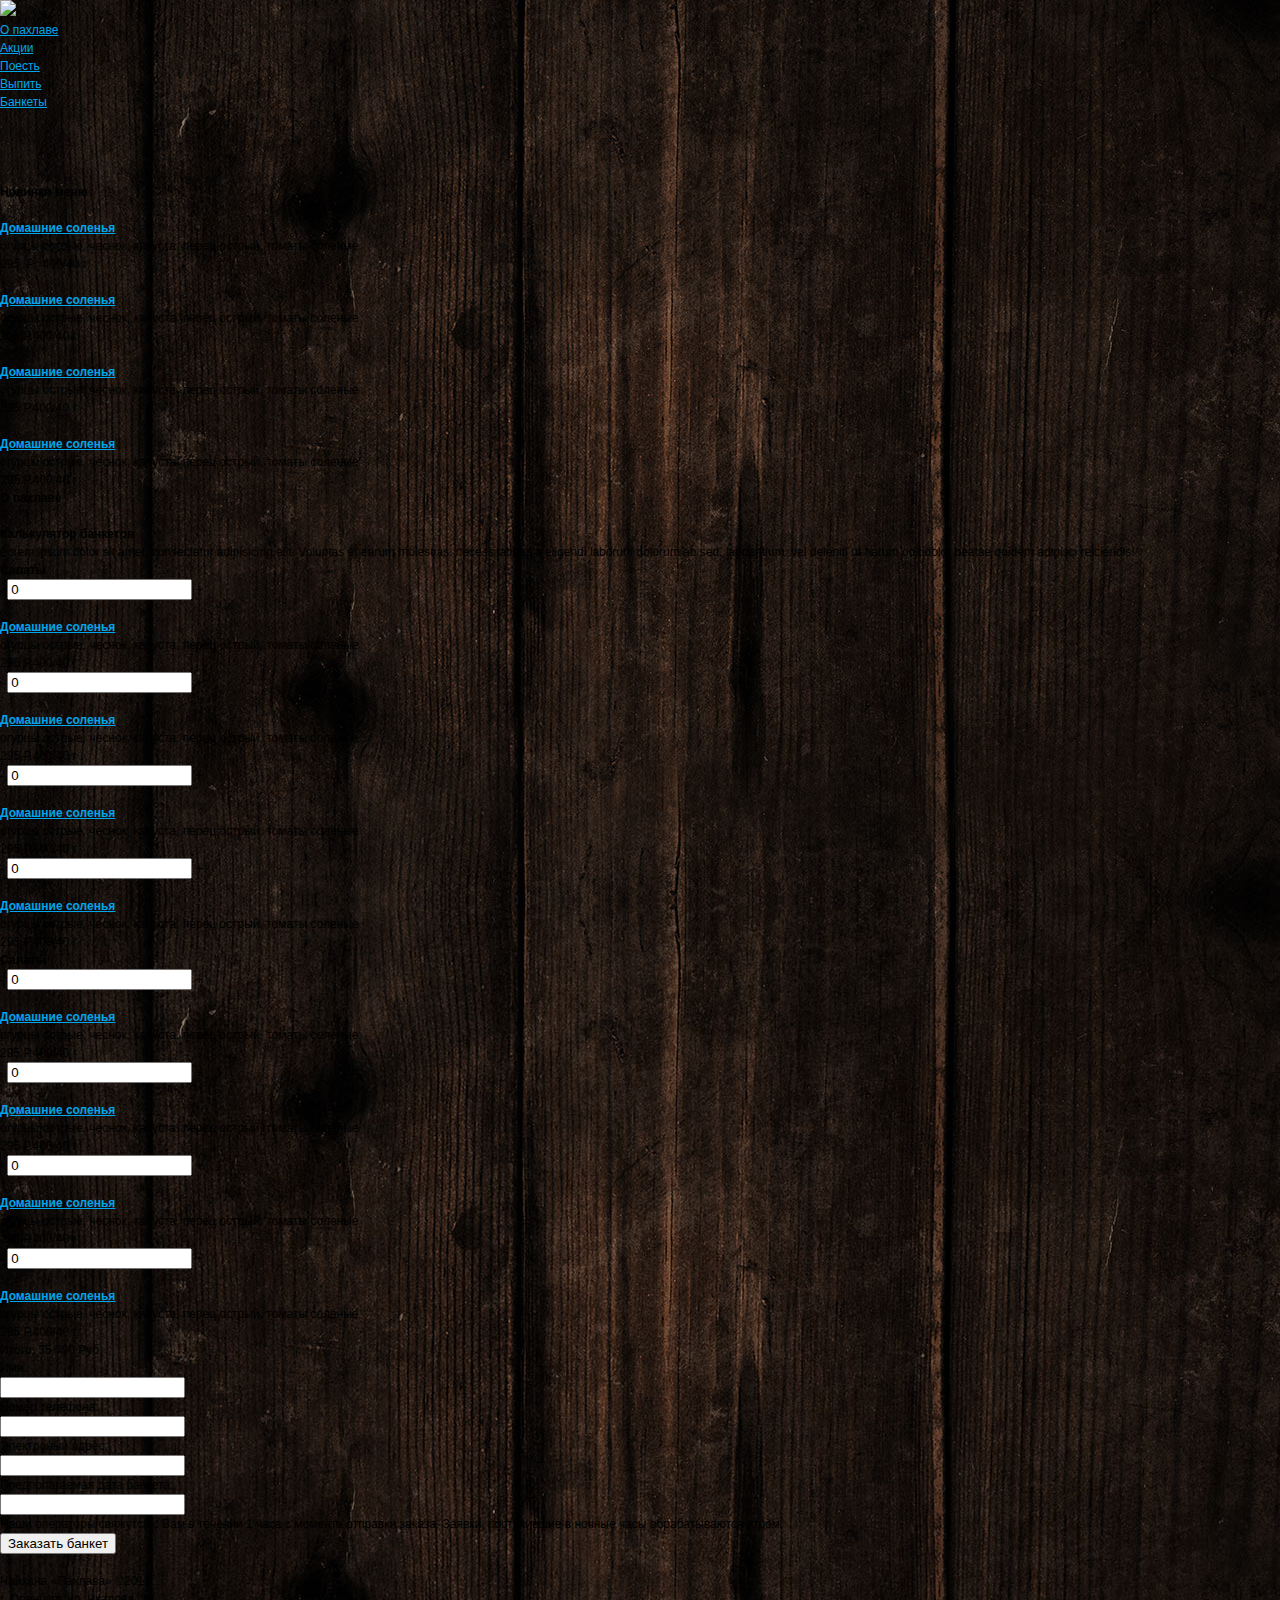
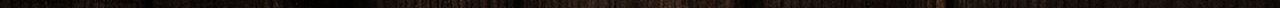
==== index.html @ 03af9387 "2 upload" ====
<!DOCTYPE html>
<html>
<head>
	<meta charset="utf-8" />
	<!--[if lt IE 9]><script src="http://html5shiv.googlecode.com/svn/trunk/html5.js"></script><![endif]-->
	<title>[*pagetitle*] | Pahlava чайхана</title>
	<meta name="keywords" content="[*keywords*]" />
	<meta name="description" content="[*descr*]" />
	
	<link href="template/css/style.css" rel="stylesheet">
	
	<link href="template/js/fancybox/jquery.fancybox.css" rel="stylesheet" type="text/css">
	

</head>

<body>

<div class="wrapper">
	<header>
		<a class="b__logo"><img src="template/i/logo-phlv.png" class="logo__img"></a>
		<div class="b__mode"></div>
		<div class="b__phone"></div>
		<div class="b__soc">
			<a class="soc__in" href="http://instagram.com/pahlava_orenburg"></a>
			<a class="soc__vk" href="http://vk.com/pahlava_orenburg"></a>
		</div>
		<nav class="b__nav-top">
			<ul>
				<li class="nav-top__item"><a href="" class="nav-top__link">О пахлаве</a></li>
				<li class="nav-top__item"><a href="" class="nav-top__link">Акции</a></li>
				<li class="nav-top__item"><a href="" class="nav-top__link">Поесть</a></li>
				<li class="nav-top__item"><a href="" class="nav-top__link">Выпить</a></li>
				<li class="nav-top__item"><a href="" class="nav-top__link">Банкеты</a></li>
			</ul>
		</nav>
	</header>

	<main>
		<div class="b-slider">
			<ul class="slider__list">
				<li class="slider__item"><a href="" class="slider__link"><img src="assets/images/tmp/big1.jpg" alt="" class="slider__img"></a></li>
				<li class="slider__item"><a href="" class="slider__link"><img src="assets/images/tmp/big2.jpg" alt="" class="slider__img"></a></li>
				<li class="slider__item"><a href="" class="slider__link"><img src="assets/images/tmp/big1.jpg" alt="" class="slider__img"></a></li>
				<li class="slider__item"><a href="" class="slider__link"><img src="assets/images/tmp/big2.jpg" alt="" class="slider__img"></a></li>
			</ul>
		</div>

		<div class="b-novelty">
			<h2>Новинки меню</h2>
			<ul>
				<li class="col-md-3">
					<a href="" rel="nofollow" class="meal__foto-wr">
						<img src="assets/images/tmp/bludo-1.jpg" alt="" class="meal__foto">
					</a>
					<h3 class="meal__title">
						<a href="" class="meal__link">Домашние соленья</a>
					</h3>
					<div class="meal__description">огурцы острые, чеснок, капуста, перец острый, томаты соленые</div>
					<div class="meal__price">
						<span class="meal_price-value">295</span>&nbsp;
						<span class="meal_price-currency">Р.</span>&nbsp;
						<span class="meat__weight">400/40 г</span>
					</div>
				</li>
				<li class="col-md-3">
					<a href="" rel="nofollow" class="meal__foto"><img src="assets/images/tmp/bludo-2.jpg" alt=""></a>
					<h3 class="meal__title"><a href="">Домашние соленья</a></h3>
					<div class="meal__description">огурцы острые, чеснок, капуста, перец острый, томаты соленые</div>
					<div class="meal__price"><span class="meal_price-value">295</span> <span class="meal_price-currency">Р.</span><span class="meat__weight">400/40 г</span></div>
				</li>
				<li class="col-md-3">
					<a href="" rel="nofollow" class="meal__foto"><img src="assets/images/tmp/bludo-3.jpg" alt=""></a>
					<h3 class="meal__title"><a href="">Домашние соленья</a></h3>
					<div class="meal__description">огурцы острые, чеснок, капуста, перец острый, томаты соленые</div>
					<div class="meal__price"><span class="meal_price-value">295</span> <span class="meal_price-currency">Р.</span><span class="meat__weight">400/40 г</span></div>
				</li>
				<li class="col-md-3">
					<a href="" rel="nofollow" class="meal__foto"><img src="assets/images/tmp/bludo-4.jpg" alt=""></a>
					<h3 class="meal__title"><a href="">Домашние соленья</a></h3>
					<div class="meal__description">огурцы острые, чеснок, капуста, перец острый, томаты соленые</div>
					<div class="meal__price"><span class="meal_price-value">295</span> <span class="meal_price-currency">Р.</span><span class="meat__weight">400/40 г</span></div>
				</li>
			</ul>
		</div>

		<div class="b-about">
			<h2>О пахлаве</h2>
			<a href=""><img src="assets/templates/phlv/i/about.png" alt=""></a>
		</div>



		<article>
			<h1>Калькулятор банкетов</h1>
			<p>Lorem ipsum dolor sit amet, consectetur adipisicing elit. Voluptas et earum molestias, necessitatibus a eligendi laborum dolorum ab sed, laudantium, vel deleniti ut harum odit dolor beatae quidem adipisci reiciendis!</p>

			<div class="b-meat-order">
				<div class="meat-group">
					<h2>Салаты</h2>
					<ul>
						<li class="col-md-6 col-sm-12">
							<div class="opt-quontity">
								<span class="quont-minus">-</span>
								<input type="text" value="0" name="meal-quontity">
								<span class="quont-plus">+</span>
							</div>
							<div class="meal-wrapper">
								<a href="" rel="nofollow" class="meal__foto"><img src="assets/images/tmp/bludo-4.jpg" alt=""></a>
								<h3 class="meal__title"><a href="">Домашние соленья</a></h3>
								<div class="meal__description">огурцы острые, чеснок, капуста, перец острый, томаты соленые</div>
								<div class="meal__price"><span class="meal_price-value">295</span> <span class="meal_price-currency">Р.</span><span class="meat__weight">400/40 г</span></div>
							</div>
						</li>

						<li class="col-md-6 col-sm-12">
							<div class="opt-quontity">
								<span class="quont-minus">-</span>
								<input type="text" value="0" name="meal-quontity">
								<span class="quont-plus">+</span>
							</div>
							<div class="meal-wrapper">
								<a href="" rel="nofollow" class="meal__foto"><img src="assets/images/tmp/bludo-4.jpg" alt=""></a>
								<h3 class="meal__title"><a href="">Домашние соленья</a></h3>
								<div class="meal__description">огурцы острые, чеснок, капуста, перец острый, томаты соленые</div>
								<div class="meal__price"><span class="meal_price-value">295</span> <span class="meal_price-currency">Р.</span><span class="meat__weight">400/40 г</span></div>
							</div>
						</li>
						<li class="col-md-6 col-sm-12">
							<div class="opt-quontity">
								<span class="quont-minus">-</span>
								<input type="text" value="0" name="meal-quontity">
								<span class="quont-plus">+</span>
							</div>
							<div class="meal-wrapper">
								<a href="" rel="nofollow" class="meal__foto"><img src="assets/images/tmp/bludo-4.jpg" alt=""></a>
								<h3 class="meal__title"><a href="">Домашние соленья</a></h3>
								<div class="meal__description">огурцы острые, чеснок, капуста, перец острый, томаты соленые</div>
								<div class="meal__price"><span class="meal_price-value">295</span> <span class="meal_price-currency">Р.</span><span class="meat__weight">400/40 г</span></div>
							</div>
						</li>
						<li class="col-md-6 col-sm-12">
							<div class="opt-quontity">
								<span class="quont-minus">-</span>
								<input type="text" value="0" name="meal-quontity">
								<span class="quont-plus">+</span>
							</div>
							<div class="meal-wrapper">
								<a href="" rel="nofollow" class="meal__foto"><img src="assets/images/tmp/bludo-4.jpg" alt=""></a>
								<h3 class="meal__title"><a href="">Домашние соленья</a></h3>
								<div class="meal__description">огурцы острые, чеснок, капуста, перец острый, томаты соленые</div>
								<div class="meal__price"><span class="meal_price-value">295</span> <span class="meal_price-currency">Р.</span><span class="meat__weight">400/40 г</span></div>
							</div>
						</li>
					</ul>
				</div>

				<div class="meat-group">
					<h2>Салаты</h2>
					<ul>
						<li class="col-md-6 col-sm-12">
							<div class="opt-quontity">
								<span class="quont-minus">-</span>
								<input type="text" value="0" name="meal-quontity">
								<span class="quont-plus">+</span>
							</div>
							<div class="meal-wrapper">
								<a href="" rel="nofollow" class="meal__foto"><img src="assets/images/tmp/bludo-4.jpg" alt=""></a>
								<h3 class="meal__title"><a href="">Домашние соленья</a></h3>
								<div class="meal__description">огурцы острые, чеснок, капуста, перец острый, томаты соленые</div>
								<div class="meal__price"><span class="meal_price-value">295</span> <span class="meal_price-currency">Р.</span><span class="meat__weight">400/40 г</span></div>
							</div>
						</li>

						<li class="col-md-6 col-sm-12">
							<div class="opt-quontity">
								<span class="quont-minus">-</span>
								<input type="text" value="0" name="meal-quontity">
								<span class="quont-plus">+</span>
							</div>
							<div class="meal-wrapper">
								<a href="" rel="nofollow" class="meal__foto"><img src="assets/images/tmp/bludo-4.jpg" alt=""></a>
								<h3 class="meal__title"><a href="">Домашние соленья</a></h3>
								<div class="meal__description">огурцы острые, чеснок, капуста, перец острый, томаты соленые</div>
								<div class="meal__price"><span class="meal_price-value">295</span> <span class="meal_price-currency">Р.</span><span class="meat__weight">400/40 г</span></div>
							</div>
						</li>
						<li class="col-md-6 col-sm-12">
							<div class="opt-quontity">
								<span class="quont-minus">-</span>
								<input type="text" value="0" name="meal-quontity">
								<span class="quont-plus">+</span>
							</div>
							<div class="meal-wrapper">
								<a href="" rel="nofollow" class="meal__foto"><img src="assets/images/tmp/bludo-4.jpg" alt=""></a>
								<h3 class="meal__title"><a href="">Домашние соленья</a></h3>
								<div class="meal__description">огурцы острые, чеснок, капуста, перец острый, томаты соленые</div>
								<div class="meal__price"><span class="meal_price-value">295</span> <span class="meal_price-currency">Р.</span><span class="meat__weight">400/40 г</span></div>
							</div>
						</li>
						<li class="col-md-6 col-sm-12">
							<div class="opt-quontity">
								<span class="quont-minus">-</span>
								<input type="text" value="0" name="meal-quontity">
								<span class="quont-plus">+</span>
							</div>
							<div class="meal-wrapper">
								<a href="" rel="nofollow" class="meal__foto"><img src="assets/images/tmp/bludo-4.jpg" alt=""></a>
								<h3 class="meal__title"><a href="">Домашние соленья</a></h3>
								<div class="meal__description">огурцы острые, чеснок, капуста, перец острый, томаты соленые</div>
								<div class="meal__price"><span class="meal_price-value">295</span> <span class="meal_price-currency">Р.</span><span class="meat__weight">400/40 г</span></div>
							</div>
						</li>
					</ul>
				</div>

				<div class="meat-amount">Итого: <span class="meat-amount__value">35 000</span> <span class="meat-amount__currency">Руб.</span></div>

				<form action="" class="meat-form row" method="post">
					<input type="hidden" name="price" value="0">
					<div class="col-md-6 col-xs-12"><label for="meat__n">Имя:</label></div>
					<div class="col-md-6 col-xs-6"><input type="text" value="" id="meat__n" name="i"></div>
					<div class="col-md-6 col-xs-12"><label for="meat__t">Номер телефона:</label></div>
					<div class="col-md-6 col-xs-6"><input type="text" value="" id="meat__t" name="t"></div>
					<div class="col-md-6 col-xs-12"><label for="meat__m">Электроный адрес:</label></div>
					<div class="col-md-6 col-xs-6"><input type="text" value="" id="meat__m" name="m"></div>
					<div class="col-md-6 col-xs-12"><label for="meat__d">Предполагаемая дата банкета:</label></div>
					<div class="col-md-6 col-xs-6"><input type="text" value="" id="meat__d" name="d"></div>
					<div class="col-md-12 col-xs-12">Наши операторы свяжутся с Вам в течении 1 часа с момента отправки заказа. Заявки, поступившие в ночные часы обрабатываются утром.</div>
					
					<div class="col-md-6 col-xs-12"></div>
					<div class="col-md-6 col-xs-6"><input type="submit" value="Заказать банкет" id="meat__s"></div>
				</form>
			</div>
		</article>

	</main>

	<footer>
		<div class="f__logo"><img src="assets/templates/i/logo-phlv-small.png" alt=""></div>
		<div class="f__copy">Чайхана «Пахлава» &copy;2014</div>
		<div class="f__location">г. Оренбург, ул. Чкалова, 34</div>
	</footer>
</div>

	<script src="http://ajax.googleapis.com/ajax/libs/jquery/1.9.1/jquery.min.js"></script>

	<script type="text/javascript" src="template/js/fancybox/jquery.fancybox.pack.js"></script>
	<script type="text/javascript" src="template/js/script.js?ver=1"></script>
</body>
</html>
---- template/css/style.css ----
/* Eric Meyer's CSS Reset */
html, body, div, span, applet, object, iframe,
h1, h2, h3, h4, h5, h6, p, blockquote, pre,
a, abbr, acronym, address, big, cite, code,
del, dfn, em, img, ins, kbd, q, s, samp,
small, strike, strong, sub, sup, tt, var,
b, u, i, center,
dl, dt, dd, ol, ul, li,
fieldset, form, label, legend,
table, caption, tbody, tfoot, thead, tr, th, td,
article, aside, canvas, details, embed,
figure, figcaption, footer, header, hgroup,
menu, nav, output, ruby, section, summary,
time, mark, audio, video {
	margin: 0;
	padding: 0;
	border: 0;
	font-size: 100%;
	vertical-align: basline;
}
/* HTML5 display-role reset for older browsers */
article, aside, details, figcaption, figure,
footer, header, hgroup, menu, nav, section, main {
	display: block;
}
body {
	line-height: 1;
	
}
ol, ul {
	list-style: none;
}
blockquote, q {
	quotes: none;
}
blockquote:before, blockquote:after,
q:before, q:after {
	content: '';
	content: none;
}
table {
	border-collapse: collapse;
	border-spacing: 0;
}
/* End of Eric Meyer's CSS Reset */

html {
	background: url('../i/bg.jpg') center 0;	
}

body {
	font: 12px/18px Arial, sans-serif;
	width: 100%;
	height: 100%;

}
.clr {

}
.clr:after,.row:after{
	content: '';
	clear: both;
	display: table;
	font-size: 0;

}
.wr {
	width: 960px;
	margin: 0 auto;
	min-height: 100%;
	height: auto !important;
	height: 100%;

}


a, a:visited {
	color: #00A6EB;
}

/* Header
-----------------------------------------------------------------------------*/
header {
	position: relative;
	
}

.header-logo {
	

}

.header-slogan {
	

}


.header-service{
	
}















/* TYPOGRAPHY */

.u-content p,.u-content li,.u-content td {
	font: 12px/16px Tahoma, Arial, Verdana, sans-serif;
	margin: 0 0 12px;

}

.u-content h1 {
	font: normal bold 24px/26px  Arial, Helvetica, sans-serif;
	margin-bottom:4px;
	color: #444;
}

.u-content h2  {
	font: normal normal 18px/20px  Arial, Helvetica, sans-serif;
	margin-bottom:4px;
	color: #444;
}

.u-content h3 {
	font: normal bold 14px/16px Arial, Helvetica, sans-serif;
	color: #444;
	margin-bottom:4px;
}

.u-content h4 {
	font: normal bold 12px/12px  Arial, Helvetica, sans-serif;
	margin-bottom:4px;
	color: #444;
}

.u-content h5 {
	font: normal bold 11px/11px  Arial, Helvetica, sans-serif;
	margin-bottom:4px;
	color: #444;
}

.u-content table {width:100%; border-collapse: collapse;border-spacing: 0; margin: 15px 0;}
.u-content td, .u-content th {padding:5px; border:solid 1px #ccc;}


.u-content ul, .u-content ol {margin: 10px 0 15px 20px} 
.u-content ul li {margin:0 0 5px 15px; list-style-type:disc;}
.u-content ol li {margin:0 0 5px 18px; list-style-type: decimal;}
.u-content hr{
	height:0;
	line-height: 0;
	font-size: 0;
	display: block;
	border:none;
	border-bottom:solid 1px #Dfdfdf;
	margin:15px 0;
}

.noborder, noborder td {
	border:none important!;
}

.justifyleft{float:left;}
img.justifyleft{margin:0 12px 12px 0;}
.justifyright{float:right;}
img.justifyright{margin:0 0 12px 12px;}









/* Footer
-----------------------------------------------------------------------------*/
footer {

	position: relative;

}

footer a, footer a:visited {
	
}
footer a:hover {
	
}

footer .col-1{
	

}

footer .col-2{
	
}

footer .col-3{
	
}
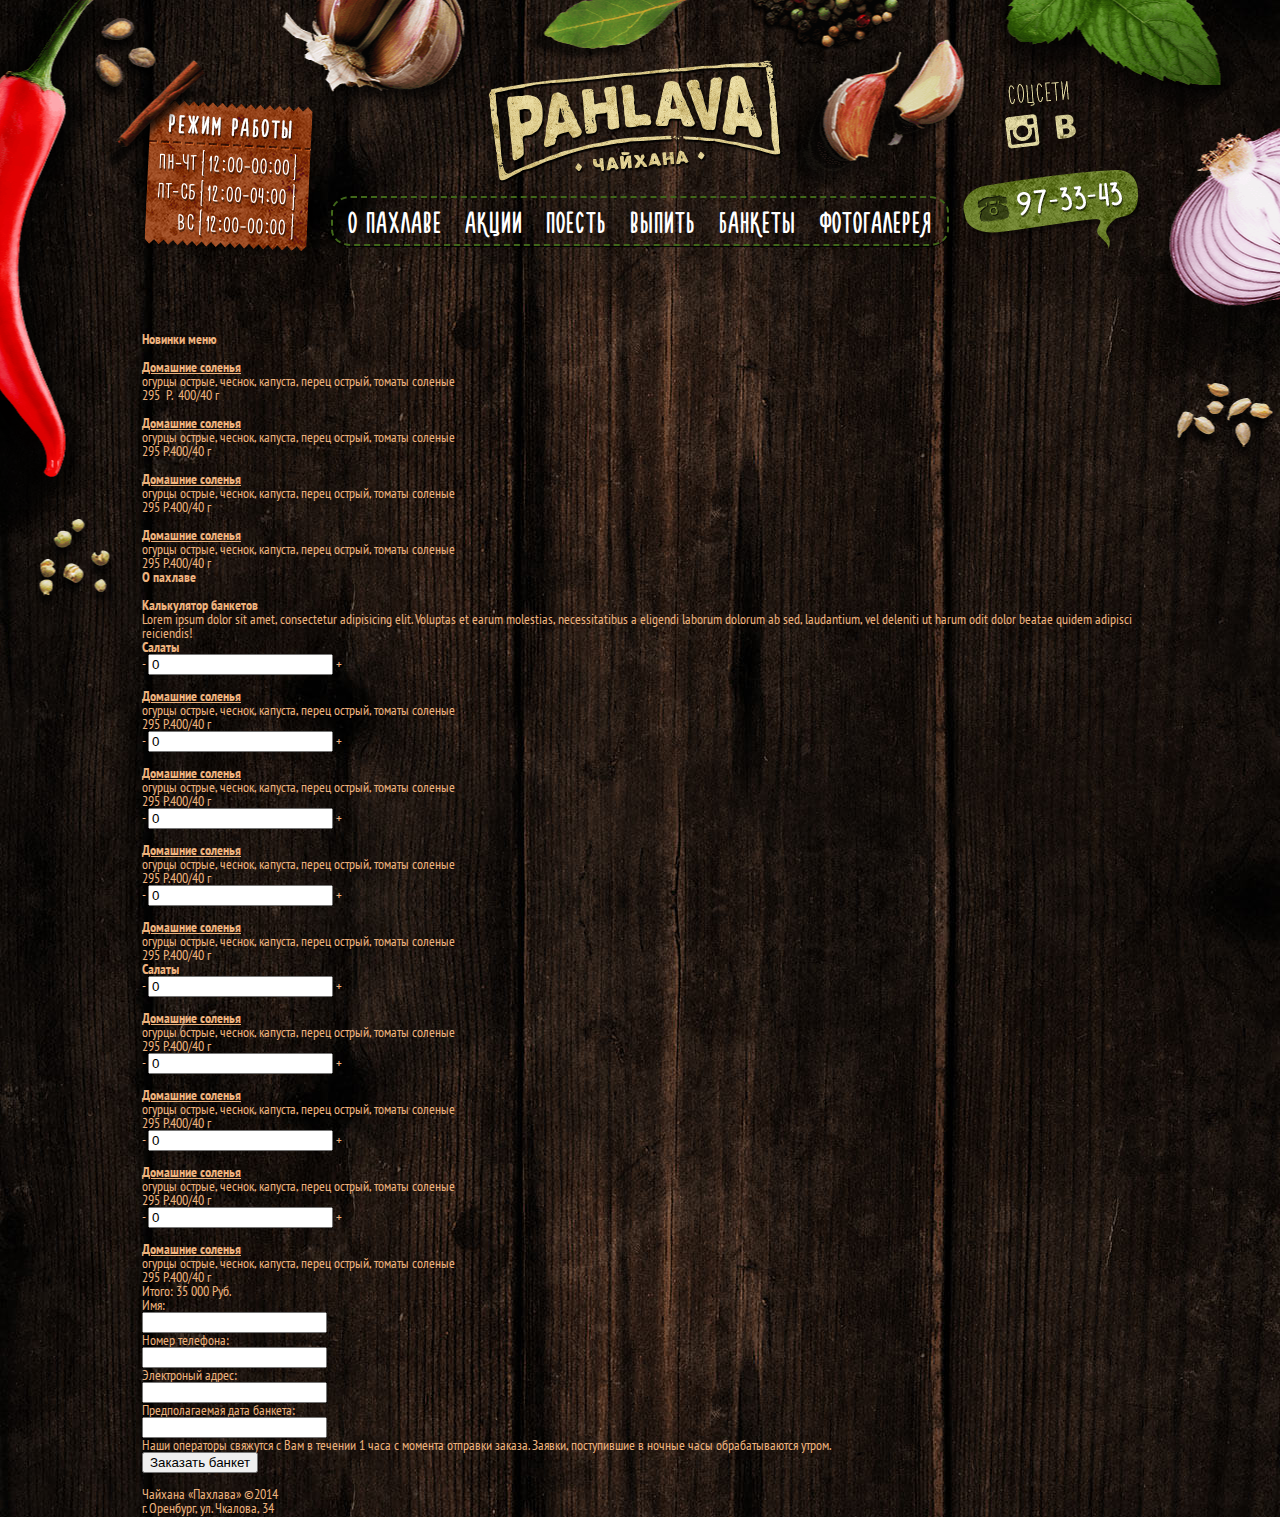
==== commit 6a15f352: "шапка" ====
--- a/index.html
+++ b/index.html
@@ -1,251 +1,264 @@
-<!DOCTYPE html>
-<html>
-<head>
-	<meta charset="utf-8" />
-	<!--[if lt IE 9]><script src="http://html5shiv.googlecode.com/svn/trunk/html5.js"></script><![endif]-->
-	<title>[*pagetitle*] | Pahlava чайхана</title>
-	<meta name="keywords" content="[*keywords*]" />
-	<meta name="description" content="[*descr*]" />
-	
-	<link href="template/css/style.css" rel="stylesheet">
-	
-	<link href="template/js/fancybox/jquery.fancybox.css" rel="stylesheet" type="text/css">
-	
-
-</head>
-
-<body>
-
-<div class="wrapper">
-	<header>
-		<a class="b__logo"><img src="template/i/logo-phlv.png" class="logo__img"></a>
-		<div class="b__mode"></div>
-		<div class="b__phone"></div>
-		<div class="b__soc">
-			<a class="soc__in" href="http://instagram.com/pahlava_orenburg"></a>
-			<a class="soc__vk" href="http://vk.com/pahlava_orenburg"></a>
-		</div>
-		<nav class="b__nav-top">
-			<ul>
-				<li class="nav-top__item"><a href="" class="nav-top__link">О пахлаве</a></li>
-				<li class="nav-top__item"><a href="" class="nav-top__link">Акции</a></li>
-				<li class="nav-top__item"><a href="" class="nav-top__link">Поесть</a></li>
-				<li class="nav-top__item"><a href="" class="nav-top__link">Выпить</a></li>
-				<li class="nav-top__item"><a href="" class="nav-top__link">Банкеты</a></li>
-			</ul>
-		</nav>
-	</header>
-
-	<main>
-		<div class="b-slider">
-			<ul class="slider__list">
-				<li class="slider__item"><a href="" class="slider__link"><img src="assets/images/tmp/big1.jpg" alt="" class="slider__img"></a></li>
-				<li class="slider__item"><a href="" class="slider__link"><img src="assets/images/tmp/big2.jpg" alt="" class="slider__img"></a></li>
-				<li class="slider__item"><a href="" class="slider__link"><img src="assets/images/tmp/big1.jpg" alt="" class="slider__img"></a></li>
-				<li class="slider__item"><a href="" class="slider__link"><img src="assets/images/tmp/big2.jpg" alt="" class="slider__img"></a></li>
-			</ul>
-		</div>
-
-		<div class="b-novelty">
-			<h2>Новинки меню</h2>
-			<ul>
-				<li class="col-md-3">
-					<a href="" rel="nofollow" class="meal__foto-wr">
-						<img src="assets/images/tmp/bludo-1.jpg" alt="" class="meal__foto">
-					</a>
-					<h3 class="meal__title">
-						<a href="" class="meal__link">Домашние соленья</a>
-					</h3>
-					<div class="meal__description">огурцы острые, чеснок, капуста, перец острый, томаты соленые</div>
-					<div class="meal__price">
-						<span class="meal_price-value">295</span>&nbsp;
-						<span class="meal_price-currency">Р.</span>&nbsp;
-						<span class="meat__weight">400/40 г</span>
-					</div>
-				</li>
-				<li class="col-md-3">
-					<a href="" rel="nofollow" class="meal__foto"><img src="assets/images/tmp/bludo-2.jpg" alt=""></a>
-					<h3 class="meal__title"><a href="">Домашние соленья</a></h3>
-					<div class="meal__description">огурцы острые, чеснок, капуста, перец острый, томаты соленые</div>
-					<div class="meal__price"><span class="meal_price-value">295</span> <span class="meal_price-currency">Р.</span><span class="meat__weight">400/40 г</span></div>
-				</li>
-				<li class="col-md-3">
-					<a href="" rel="nofollow" class="meal__foto"><img src="assets/images/tmp/bludo-3.jpg" alt=""></a>
-					<h3 class="meal__title"><a href="">Домашние соленья</a></h3>
-					<div class="meal__description">огурцы острые, чеснок, капуста, перец острый, томаты соленые</div>
-					<div class="meal__price"><span class="meal_price-value">295</span> <span class="meal_price-currency">Р.</span><span class="meat__weight">400/40 г</span></div>
-				</li>
-				<li class="col-md-3">
-					<a href="" rel="nofollow" class="meal__foto"><img src="assets/images/tmp/bludo-4.jpg" alt=""></a>
-					<h3 class="meal__title"><a href="">Домашние соленья</a></h3>
-					<div class="meal__description">огурцы острые, чеснок, капуста, перец острый, томаты соленые</div>
-					<div class="meal__price"><span class="meal_price-value">295</span> <span class="meal_price-currency">Р.</span><span class="meat__weight">400/40 г</span></div>
-				</li>
-			</ul>
-		</div>
-
-		<div class="b-about">
-			<h2>О пахлаве</h2>
-			<a href=""><img src="assets/templates/phlv/i/about.png" alt=""></a>
-		</div>
-
-
-
-		<article>
-			<h1>Калькулятор банкетов</h1>
-			<p>Lorem ipsum dolor sit amet, consectetur adipisicing elit. Voluptas et earum molestias, necessitatibus a eligendi laborum dolorum ab sed, laudantium, vel deleniti ut harum odit dolor beatae quidem adipisci reiciendis!</p>
-
-			<div class="b-meat-order">
-				<div class="meat-group">
-					<h2>Салаты</h2>
-					<ul>
-						<li class="col-md-6 col-sm-12">
-							<div class="opt-quontity">
-								<span class="quont-minus">-</span>
-								<input type="text" value="0" name="meal-quontity">
-								<span class="quont-plus">+</span>
-							</div>
-							<div class="meal-wrapper">
-								<a href="" rel="nofollow" class="meal__foto"><img src="assets/images/tmp/bludo-4.jpg" alt=""></a>
-								<h3 class="meal__title"><a href="">Домашние соленья</a></h3>
-								<div class="meal__description">огурцы острые, чеснок, капуста, перец острый, томаты соленые</div>
-								<div class="meal__price"><span class="meal_price-value">295</span> <span class="meal_price-currency">Р.</span><span class="meat__weight">400/40 г</span></div>
-							</div>
-						</li>
-
-						<li class="col-md-6 col-sm-12">
-							<div class="opt-quontity">
-								<span class="quont-minus">-</span>
-								<input type="text" value="0" name="meal-quontity">
-								<span class="quont-plus">+</span>
-							</div>
-							<div class="meal-wrapper">
-								<a href="" rel="nofollow" class="meal__foto"><img src="assets/images/tmp/bludo-4.jpg" alt=""></a>
-								<h3 class="meal__title"><a href="">Домашние соленья</a></h3>
-								<div class="meal__description">огурцы острые, чеснок, капуста, перец острый, томаты соленые</div>
-								<div class="meal__price"><span class="meal_price-value">295</span> <span class="meal_price-currency">Р.</span><span class="meat__weight">400/40 г</span></div>
-							</div>
-						</li>
-						<li class="col-md-6 col-sm-12">
-							<div class="opt-quontity">
-								<span class="quont-minus">-</span>
-								<input type="text" value="0" name="meal-quontity">
-								<span class="quont-plus">+</span>
-							</div>
-							<div class="meal-wrapper">
-								<a href="" rel="nofollow" class="meal__foto"><img src="assets/images/tmp/bludo-4.jpg" alt=""></a>
-								<h3 class="meal__title"><a href="">Домашние соленья</a></h3>
-								<div class="meal__description">огурцы острые, чеснок, капуста, перец острый, томаты соленые</div>
-								<div class="meal__price"><span class="meal_price-value">295</span> <span class="meal_price-currency">Р.</span><span class="meat__weight">400/40 г</span></div>
-							</div>
-						</li>
-						<li class="col-md-6 col-sm-12">
-							<div class="opt-quontity">
-								<span class="quont-minus">-</span>
-								<input type="text" value="0" name="meal-quontity">
-								<span class="quont-plus">+</span>
-							</div>
-							<div class="meal-wrapper">
-								<a href="" rel="nofollow" class="meal__foto"><img src="assets/images/tmp/bludo-4.jpg" alt=""></a>
-								<h3 class="meal__title"><a href="">Домашние соленья</a></h3>
-								<div class="meal__description">огурцы острые, чеснок, капуста, перец острый, томаты соленые</div>
-								<div class="meal__price"><span class="meal_price-value">295</span> <span class="meal_price-currency">Р.</span><span class="meat__weight">400/40 г</span></div>
-							</div>
-						</li>
-					</ul>
-				</div>
-
-				<div class="meat-group">
-					<h2>Салаты</h2>
-					<ul>
-						<li class="col-md-6 col-sm-12">
-							<div class="opt-quontity">
-								<span class="quont-minus">-</span>
-								<input type="text" value="0" name="meal-quontity">
-								<span class="quont-plus">+</span>
-							</div>
-							<div class="meal-wrapper">
-								<a href="" rel="nofollow" class="meal__foto"><img src="assets/images/tmp/bludo-4.jpg" alt=""></a>
-								<h3 class="meal__title"><a href="">Домашние соленья</a></h3>
-								<div class="meal__description">огурцы острые, чеснок, капуста, перец острый, томаты соленые</div>
-								<div class="meal__price"><span class="meal_price-value">295</span> <span class="meal_price-currency">Р.</span><span class="meat__weight">400/40 г</span></div>
-							</div>
-						</li>
-
-						<li class="col-md-6 col-sm-12">
-							<div class="opt-quontity">
-								<span class="quont-minus">-</span>
-								<input type="text" value="0" name="meal-quontity">
-								<span class="quont-plus">+</span>
-							</div>
-							<div class="meal-wrapper">
-								<a href="" rel="nofollow" class="meal__foto"><img src="assets/images/tmp/bludo-4.jpg" alt=""></a>
-								<h3 class="meal__title"><a href="">Домашние соленья</a></h3>
-								<div class="meal__description">огурцы острые, чеснок, капуста, перец острый, томаты соленые</div>
-								<div class="meal__price"><span class="meal_price-value">295</span> <span class="meal_price-currency">Р.</span><span class="meat__weight">400/40 г</span></div>
-							</div>
-						</li>
-						<li class="col-md-6 col-sm-12">
-							<div class="opt-quontity">
-								<span class="quont-minus">-</span>
-								<input type="text" value="0" name="meal-quontity">
-								<span class="quont-plus">+</span>
-							</div>
-							<div class="meal-wrapper">
-								<a href="" rel="nofollow" class="meal__foto"><img src="assets/images/tmp/bludo-4.jpg" alt=""></a>
-								<h3 class="meal__title"><a href="">Домашние соленья</a></h3>
-								<div class="meal__description">огурцы острые, чеснок, капуста, перец острый, томаты соленые</div>
-								<div class="meal__price"><span class="meal_price-value">295</span> <span class="meal_price-currency">Р.</span><span class="meat__weight">400/40 г</span></div>
-							</div>
-						</li>
-						<li class="col-md-6 col-sm-12">
-							<div class="opt-quontity">
-								<span class="quont-minus">-</span>
-								<input type="text" value="0" name="meal-quontity">
-								<span class="quont-plus">+</span>
-							</div>
-							<div class="meal-wrapper">
-								<a href="" rel="nofollow" class="meal__foto"><img src="assets/images/tmp/bludo-4.jpg" alt=""></a>
-								<h3 class="meal__title"><a href="">Домашние соленья</a></h3>
-								<div class="meal__description">огурцы острые, чеснок, капуста, перец острый, томаты соленые</div>
-								<div class="meal__price"><span class="meal_price-value">295</span> <span class="meal_price-currency">Р.</span><span class="meat__weight">400/40 г</span></div>
-							</div>
-						</li>
-					</ul>
-				</div>
-
-				<div class="meat-amount">Итого: <span class="meat-amount__value">35 000</span> <span class="meat-amount__currency">Руб.</span></div>
-
-				<form action="" class="meat-form row" method="post">
-					<input type="hidden" name="price" value="0">
-					<div class="col-md-6 col-xs-12"><label for="meat__n">Имя:</label></div>
-					<div class="col-md-6 col-xs-6"><input type="text" value="" id="meat__n" name="i"></div>
-					<div class="col-md-6 col-xs-12"><label for="meat__t">Номер телефона:</label></div>
-					<div class="col-md-6 col-xs-6"><input type="text" value="" id="meat__t" name="t"></div>
-					<div class="col-md-6 col-xs-12"><label for="meat__m">Электроный адрес:</label></div>
-					<div class="col-md-6 col-xs-6"><input type="text" value="" id="meat__m" name="m"></div>
-					<div class="col-md-6 col-xs-12"><label for="meat__d">Предполагаемая дата банкета:</label></div>
-					<div class="col-md-6 col-xs-6"><input type="text" value="" id="meat__d" name="d"></div>
-					<div class="col-md-12 col-xs-12">Наши операторы свяжутся с Вам в течении 1 часа с момента отправки заказа. Заявки, поступившие в ночные часы обрабатываются утром.</div>
-					
-					<div class="col-md-6 col-xs-12"></div>
-					<div class="col-md-6 col-xs-6"><input type="submit" value="Заказать банкет" id="meat__s"></div>
-				</form>
-			</div>
-		</article>
-
-	</main>
-
-	<footer>
-		<div class="f__logo"><img src="assets/templates/i/logo-phlv-small.png" alt=""></div>
-		<div class="f__copy">Чайхана «Пахлава» &copy;2014</div>
-		<div class="f__location">г. Оренбург, ул. Чкалова, 34</div>
-	</footer>
-</div>
-
-	<script src="http://ajax.googleapis.com/ajax/libs/jquery/1.9.1/jquery.min.js"></script>
-
-	<script type="text/javascript" src="template/js/fancybox/jquery.fancybox.pack.js"></script>
-	<script type="text/javascript" src="template/js/script.js?ver=1"></script>
-</body>
+<!DOCTYPE html>
+<html>
+<head>
+	<meta charset="utf-8" />
+	<!--[if lt IE 9]><script src="http://html5shiv.googlecode.com/svn/trunk/html5.js"></script><![endif]-->
+	<title>[*pagetitle*] | Pahlava чайхана</title>
+	<meta name="keywords" content="[*keywords*]" />
+	<meta name="description" content="[*descr*]" />
+	
+	<link href="template/css/style.css" rel="stylesheet">
+
+	<link href='http://fonts.googleapis.com/css?family=PT+Sans+Narrow:400,700&subset=latin,cyrillic' rel='stylesheet' type='text/css'>
+
+
+	<link href="template/js/fancybox/jquery.fancybox.css" rel="stylesheet" type="text/css">
+	
+
+</head>
+
+<body>
+
+<div class="wrapper">
+	<header>
+		<a href="/" class="b__logo"><img src="template/i/logo-pahlava.png" class="logo__img" width="294" height="124"></a>
+		<div class="b__mode">
+			<div class="mode__title">Режим работы:</div>
+			<div class="mode__item">ПН-ЧТ |12:00-00:00|</div>
+			<div class="mode__item">ПТ-СБ |12:00-04:00|</div>
+			<div class="mode__item">ВС |12:00-00:00|</div>
+		</div>
+		<a href="tel:+73532973343" class="b__phone">97-33-43</a>
+
+
+		<div class="b__soc">
+			<noindex>
+			<a class="soc__in" href="http://instagram.com/pahlava_orenburg" target="_blank" rel="nofollow"></a>
+			<a class="soc__vk" href="http://vk.com/pahlava_orenburg" target="_blank"  rel="nofollow"></a>
+			</noindex>
+		</div>
+		<nav class="b__nav-top">
+			<ul class="nav__list clr">
+				<li class="nav-top__item"><a href="" class="nav-top__link">О пахлаве</a></li>
+				<li class="nav-top__item active"><a href="" class="nav-top__link">Акции</a></li>
+				<li class="nav-top__item"><a href="" class="nav-top__link">Поесть</a></li>
+				<li class="nav-top__item"><a href="" class="nav-top__link">Выпить</a></li>
+				<li class="nav-top__item"><a href="" class="nav-top__link">Банкеты</a></li>
+				<li class="nav-top__item"><a href="" class="nav-top__link">Фотогалерея</a></li>
+			</ul>
+		</nav>
+	</header>
+
+	<main>
+		<div class="b-slider">
+			<ul class="slider__list">
+				<li class="slider__item"><a href="" class="slider__link"><img src="assets/images/tmp/big1.jpg" alt="" class="slider__img"></a></li>
+				<li class="slider__item"><a href="" class="slider__link"><img src="assets/images/tmp/big2.jpg" alt="" class="slider__img"></a></li>
+				<li class="slider__item"><a href="" class="slider__link"><img src="assets/images/tmp/big1.jpg" alt="" class="slider__img"></a></li>
+				<li class="slider__item"><a href="" class="slider__link"><img src="assets/images/tmp/big2.jpg" alt="" class="slider__img"></a></li>
+			</ul>
+		</div>
+
+		<div class="b-novelty">
+			<h2>Новинки меню</h2>
+			<ul>
+				<li class="col-md-3">
+					<a href="" rel="nofollow" class="meal__foto-wr">
+						<img src="assets/images/tmp/bludo-1.jpg" alt="" class="meal__foto">
+					</a>
+					<h3 class="meal__title">
+						<a href="" class="meal__link">Домашние соленья</a>
+					</h3>
+					<div class="meal__description">огурцы острые, чеснок, капуста, перец острый, томаты соленые</div>
+					<div class="meal__price">
+						<span class="meal_price-value">295</span>&nbsp;
+						<span class="meal_price-currency">Р.</span>&nbsp;
+						<span class="meat__weight">400/40 г</span>
+					</div>
+				</li>
+				<li class="col-md-3">
+					<a href="" rel="nofollow" class="meal__foto"><img src="assets/images/tmp/bludo-2.jpg" alt=""></a>
+					<h3 class="meal__title"><a href="">Домашние соленья</a></h3>
+					<div class="meal__description">огурцы острые, чеснок, капуста, перец острый, томаты соленые</div>
+					<div class="meal__price"><span class="meal_price-value">295</span> <span class="meal_price-currency">Р.</span><span class="meat__weight">400/40 г</span></div>
+				</li>
+				<li class="col-md-3">
+					<a href="" rel="nofollow" class="meal__foto"><img src="assets/images/tmp/bludo-3.jpg" alt=""></a>
+					<h3 class="meal__title"><a href="">Домашние соленья</a></h3>
+					<div class="meal__description">огурцы острые, чеснок, капуста, перец острый, томаты соленые</div>
+					<div class="meal__price"><span class="meal_price-value">295</span> <span class="meal_price-currency">Р.</span><span class="meat__weight">400/40 г</span></div>
+				</li>
+				<li class="col-md-3">
+					<a href="" rel="nofollow" class="meal__foto"><img src="assets/images/tmp/bludo-4.jpg" alt=""></a>
+					<h3 class="meal__title"><a href="">Домашние соленья</a></h3>
+					<div class="meal__description">огурцы острые, чеснок, капуста, перец острый, томаты соленые</div>
+					<div class="meal__price"><span class="meal_price-value">295</span> <span class="meal_price-currency">Р.</span><span class="meat__weight">400/40 г</span></div>
+				</li>
+			</ul>
+		</div>
+
+		<div class="b-about">
+			<h2>О пахлаве</h2>
+			<a href=""><img src="assets/templates/phlv/i/about.png" alt=""></a>
+		</div>
+
+
+
+		<article>
+			<h1>Калькулятор банкетов</h1>
+			<p>Lorem ipsum dolor sit amet, consectetur adipisicing elit. Voluptas et earum molestias, necessitatibus a eligendi laborum dolorum ab sed, laudantium, vel deleniti ut harum odit dolor beatae quidem adipisci reiciendis!</p>
+
+			<div class="b-meat-order">
+				<div class="meat-group">
+					<h2>Салаты</h2>
+					<ul>
+						<li class="col-md-6 col-sm-12">
+							<div class="opt-quontity">
+								<span class="quont-minus">-</span>
+								<input type="text" value="0" name="meal-quontity">
+								<span class="quont-plus">+</span>
+							</div>
+							<div class="meal-wrapper">
+								<a href="" rel="nofollow" class="meal__foto"><img src="assets/images/tmp/bludo-4.jpg" alt=""></a>
+								<h3 class="meal__title"><a href="">Домашние соленья</a></h3>
+								<div class="meal__description">огурцы острые, чеснок, капуста, перец острый, томаты соленые</div>
+								<div class="meal__price"><span class="meal_price-value">295</span> <span class="meal_price-currency">Р.</span><span class="meat__weight">400/40 г</span></div>
+							</div>
+						</li>
+
+						<li class="col-md-6 col-sm-12">
+							<div class="opt-quontity">
+								<span class="quont-minus">-</span>
+								<input type="text" value="0" name="meal-quontity">
+								<span class="quont-plus">+</span>
+							</div>
+							<div class="meal-wrapper">
+								<a href="" rel="nofollow" class="meal__foto"><img src="assets/images/tmp/bludo-4.jpg" alt=""></a>
+								<h3 class="meal__title"><a href="">Домашние соленья</a></h3>
+								<div class="meal__description">огурцы острые, чеснок, капуста, перец острый, томаты соленые</div>
+								<div class="meal__price"><span class="meal_price-value">295</span> <span class="meal_price-currency">Р.</span><span class="meat__weight">400/40 г</span></div>
+							</div>
+						</li>
+						<li class="col-md-6 col-sm-12">
+							<div class="opt-quontity">
+								<span class="quont-minus">-</span>
+								<input type="text" value="0" name="meal-quontity">
+								<span class="quont-plus">+</span>
+							</div>
+							<div class="meal-wrapper">
+								<a href="" rel="nofollow" class="meal__foto"><img src="assets/images/tmp/bludo-4.jpg" alt=""></a>
+								<h3 class="meal__title"><a href="">Домашние соленья</a></h3>
+								<div class="meal__description">огурцы острые, чеснок, капуста, перец острый, томаты соленые</div>
+								<div class="meal__price"><span class="meal_price-value">295</span> <span class="meal_price-currency">Р.</span><span class="meat__weight">400/40 г</span></div>
+							</div>
+						</li>
+						<li class="col-md-6 col-sm-12">
+							<div class="opt-quontity">
+								<span class="quont-minus">-</span>
+								<input type="text" value="0" name="meal-quontity">
+								<span class="quont-plus">+</span>
+							</div>
+							<div class="meal-wrapper">
+								<a href="" rel="nofollow" class="meal__foto"><img src="assets/images/tmp/bludo-4.jpg" alt=""></a>
+								<h3 class="meal__title"><a href="">Домашние соленья</a></h3>
+								<div class="meal__description">огурцы острые, чеснок, капуста, перец острый, томаты соленые</div>
+								<div class="meal__price"><span class="meal_price-value">295</span> <span class="meal_price-currency">Р.</span><span class="meat__weight">400/40 г</span></div>
+							</div>
+						</li>
+					</ul>
+				</div>
+
+				<div class="meat-group">
+					<h2>Салаты</h2>
+					<ul>
+						<li class="col-md-6 col-sm-12">
+							<div class="opt-quontity">
+								<span class="quont-minus">-</span>
+								<input type="text" value="0" name="meal-quontity">
+								<span class="quont-plus">+</span>
+							</div>
+							<div class="meal-wrapper">
+								<a href="" rel="nofollow" class="meal__foto"><img src="assets/images/tmp/bludo-4.jpg" alt=""></a>
+								<h3 class="meal__title"><a href="">Домашние соленья</a></h3>
+								<div class="meal__description">огурцы острые, чеснок, капуста, перец острый, томаты соленые</div>
+								<div class="meal__price"><span class="meal_price-value">295</span> <span class="meal_price-currency">Р.</span><span class="meat__weight">400/40 г</span></div>
+							</div>
+						</li>
+
+						<li class="col-md-6 col-sm-12">
+							<div class="opt-quontity">
+								<span class="quont-minus">-</span>
+								<input type="text" value="0" name="meal-quontity">
+								<span class="quont-plus">+</span>
+							</div>
+							<div class="meal-wrapper">
+								<a href="" rel="nofollow" class="meal__foto"><img src="assets/images/tmp/bludo-4.jpg" alt=""></a>
+								<h3 class="meal__title"><a href="">Домашние соленья</a></h3>
+								<div class="meal__description">огурцы острые, чеснок, капуста, перец острый, томаты соленые</div>
+								<div class="meal__price"><span class="meal_price-value">295</span> <span class="meal_price-currency">Р.</span><span class="meat__weight">400/40 г</span></div>
+							</div>
+						</li>
+						<li class="col-md-6 col-sm-12">
+							<div class="opt-quontity">
+								<span class="quont-minus">-</span>
+								<input type="text" value="0" name="meal-quontity">
+								<span class="quont-plus">+</span>
+							</div>
+							<div class="meal-wrapper">
+								<a href="" rel="nofollow" class="meal__foto"><img src="assets/images/tmp/bludo-4.jpg" alt=""></a>
+								<h3 class="meal__title"><a href="">Домашние соленья</a></h3>
+								<div class="meal__description">огурцы острые, чеснок, капуста, перец острый, томаты соленые</div>
+								<div class="meal__price"><span class="meal_price-value">295</span> <span class="meal_price-currency">Р.</span><span class="meat__weight">400/40 г</span></div>
+							</div>
+						</li>
+						<li class="col-md-6 col-sm-12">
+							<div class="opt-quontity">
+								<span class="quont-minus">-</span>
+								<input type="text" value="0" name="meal-quontity">
+								<span class="quont-plus">+</span>
+							</div>
+							<div class="meal-wrapper">
+								<a href="" rel="nofollow" class="meal__foto"><img src="assets/images/tmp/bludo-4.jpg" alt=""></a>
+								<h3 class="meal__title"><a href="">Домашние соленья</a></h3>
+								<div class="meal__description">огурцы острые, чеснок, капуста, перец острый, томаты соленые</div>
+								<div class="meal__price"><span class="meal_price-value">295</span> <span class="meal_price-currency">Р.</span><span class="meat__weight">400/40 г</span></div>
+							</div>
+						</li>
+					</ul>
+				</div>
+
+				<div class="meat-amount">Итого: <span class="meat-amount__value">35 000</span> <span class="meat-amount__currency">Руб.</span></div>
+
+				<form action="" class="meat-form row" method="post">
+					<input type="hidden" name="price" value="0">
+					<div class="col-md-6 col-xs-12"><label for="meat__n">Имя:</label></div>
+					<div class="col-md-6 col-xs-6"><input type="text" value="" id="meat__n" name="i"></div>
+					<div class="col-md-6 col-xs-12"><label for="meat__t">Номер телефона:</label></div>
+					<div class="col-md-6 col-xs-6"><input type="text" value="" id="meat__t" name="t"></div>
+					<div class="col-md-6 col-xs-12"><label for="meat__m">Электроный адрес:</label></div>
+					<div class="col-md-6 col-xs-6"><input type="text" value="" id="meat__m" name="m"></div>
+					<div class="col-md-6 col-xs-12"><label for="meat__d">Предполагаемая дата банкета:</label></div>
+					<div class="col-md-6 col-xs-6"><input type="text" value="" id="meat__d" name="d"></div>
+					<div class="col-md-12 col-xs-12">Наши операторы свяжутся с Вам в течении 1 часа с момента отправки заказа. Заявки, поступившие в ночные часы обрабатываются утром.</div>
+					
+					<div class="col-md-6 col-xs-12"></div>
+					<div class="col-md-6 col-xs-6"><input type="submit" value="Заказать банкет" id="meat__s"></div>
+				</form>
+			</div>
+		</article>
+
+	</main>
+
+	<footer>
+		<div class="f__logo"><img src="assets/templates/i/logo-phlv-small.png" alt=""></div>
+		<div class="f__copy">Чайхана «Пахлава» &copy;2014</div>
+		<div class="f__location">г. Оренбург, ул. Чкалова, 34</div>
+	</footer>
+</div>
+
+	<script src="http://ajax.googleapis.com/ajax/libs/jquery/1.9.1/jquery.min.js"></script>
+
+	<script type="text/javascript" src="template/js/fancybox/jquery.fancybox.pack.js"></script>
+	<script type="text/javascript" src="template/js/script.js?ver=1"></script>
+</body>
 </html>--- a/template/css/style.css
+++ b/template/css/style.css
@@ -1,216 +1,1006 @@
-/* Eric Meyer's CSS Reset */
-html, body, div, span, applet, object, iframe,
-h1, h2, h3, h4, h5, h6, p, blockquote, pre,
-a, abbr, acronym, address, big, cite, code,
-del, dfn, em, img, ins, kbd, q, s, samp,
-small, strike, strong, sub, sup, tt, var,
-b, u, i, center,
-dl, dt, dd, ol, ul, li,
-fieldset, form, label, legend,
-table, caption, tbody, tfoot, thead, tr, th, td,
-article, aside, canvas, details, embed,
-figure, figcaption, footer, header, hgroup,
-menu, nav, output, ruby, section, summary,
-time, mark, audio, video {
-	margin: 0;
-	padding: 0;
-	border: 0;
-	font-size: 100%;
-	vertical-align: basline;
-}
-/* HTML5 display-role reset for older browsers */
-article, aside, details, figcaption, figure,
-footer, header, hgroup, menu, nav, section, main {
-	display: block;
-}
-body {
-	line-height: 1;
-	
-}
-ol, ul {
-	list-style: none;
-}
-blockquote, q {
-	quotes: none;
-}
-blockquote:before, blockquote:after,
-q:before, q:after {
-	content: '';
-	content: none;
-}
-table {
-	border-collapse: collapse;
-	border-spacing: 0;
-}
-/* End of Eric Meyer's CSS Reset */
-
-html {
-	background: url('../i/bg.jpg') center 0;	
-}
-
-body {
-	font: 12px/18px Arial, sans-serif;
-	width: 100%;
-	height: 100%;
-
-}
-.clr {
-
-}
-.clr:after,.row:after{
-	content: '';
-	clear: both;
-	display: table;
-	font-size: 0;
-
-}
-.wr {
-	width: 960px;
-	margin: 0 auto;
-	min-height: 100%;
-	height: auto !important;
-	height: 100%;
-
-}
-
-
-a, a:visited {
-	color: #00A6EB;
-}
-
-/* Header
------------------------------------------------------------------------------*/
-header {
-	position: relative;
-	
-}
-
-.header-logo {
-	
-
-}
-
-.header-slogan {
-	
-
-}
-
-
-.header-service{
-	
-}
-
-
-
-
-
-
-
-
-
-
-
-
-
-
-
-/* TYPOGRAPHY */
-
-.u-content p,.u-content li,.u-content td {
-	font: 12px/16px Tahoma, Arial, Verdana, sans-serif;
-	margin: 0 0 12px;
-
-}
-
-.u-content h1 {
-	font: normal bold 24px/26px  Arial, Helvetica, sans-serif;
-	margin-bottom:4px;
-	color: #444;
-}
-
-.u-content h2  {
-	font: normal normal 18px/20px  Arial, Helvetica, sans-serif;
-	margin-bottom:4px;
-	color: #444;
-}
-
-.u-content h3 {
-	font: normal bold 14px/16px Arial, Helvetica, sans-serif;
-	color: #444;
-	margin-bottom:4px;
-}
-
-.u-content h4 {
-	font: normal bold 12px/12px  Arial, Helvetica, sans-serif;
-	margin-bottom:4px;
-	color: #444;
-}
-
-.u-content h5 {
-	font: normal bold 11px/11px  Arial, Helvetica, sans-serif;
-	margin-bottom:4px;
-	color: #444;
-}
-
-.u-content table {width:100%; border-collapse: collapse;border-spacing: 0; margin: 15px 0;}
-.u-content td, .u-content th {padding:5px; border:solid 1px #ccc;}
-
-
-.u-content ul, .u-content ol {margin: 10px 0 15px 20px} 
-.u-content ul li {margin:0 0 5px 15px; list-style-type:disc;}
-.u-content ol li {margin:0 0 5px 18px; list-style-type: decimal;}
-.u-content hr{
-	height:0;
-	line-height: 0;
-	font-size: 0;
-	display: block;
-	border:none;
-	border-bottom:solid 1px #Dfdfdf;
-	margin:15px 0;
-}
-
-.noborder, noborder td {
-	border:none important!;
-}
-
-.justifyleft{float:left;}
-img.justifyleft{margin:0 12px 12px 0;}
-.justifyright{float:right;}
-img.justifyright{margin:0 0 12px 12px;}
-
-
-
-
-
-
-
-
-
-/* Footer
------------------------------------------------------------------------------*/
-footer {
-
-	position: relative;
-
-}
-
-footer a, footer a:visited {
-	
-}
-footer a:hover {
-	
-}
-
-footer .col-1{
-	
-
-}
-
-footer .col-2{
-	
-}
-
-footer .col-3{
-	
-}
-
+/* Eric Meyer's CSS Reset */
+html, body, div, span, applet, object, iframe,
+h1, h2, h3, h4, h5, h6, p, blockquote, pre,
+a, abbr, acronym, address, big, cite, code,
+del, dfn, em, img, ins, kbd, q, s, samp,
+small, strike, strong, sub, sup, tt, var,
+b, u, i, center,
+dl, dt, dd, ol, ul, li,
+fieldset, form, label, legend,
+table, caption, tbody, tfoot, thead, tr, th, td,
+article, aside, canvas, details, embed,
+figure, figcaption, footer, header, hgroup,
+menu, nav, output, ruby, section, summary,
+time, mark, audio, video {
+	margin: 0;
+	padding: 0;
+	border: 0;
+	font-size: 100%;
+	vertical-align: baseline;
+}
+/* HTML5 display-role reset for older browsers */
+article, aside, details, figcaption, figure,
+footer, header, hgroup, menu, nav, section, main {
+	display: block;
+}
+body {
+	line-height: 1;
+	
+}
+ol, ul {
+	list-style: none;
+}
+blockquote, q {
+	quotes: none;
+}
+blockquote:before, blockquote:after,
+q:before, q:after {
+	content: '';
+	content: none;
+}
+table {
+	border-collapse: collapse;
+	border-spacing: 0;
+}
+/* End of Eric Meyer's CSS Reset */
+
+html {
+	background: url('../i/bg.jpg') center 0;
+}
+
+body {
+	font: normal normal 14px/1 'PT Sans Narrow', Arial, sans-serif;
+	width: 100%;
+	height: 100%;
+	color: #edb27d;
+	background: url('../i/bg-vegetables.png') center 0 no-repeat;
+}
+.clr {
+
+}
+.clr:after,.row:after{
+	content: '';
+	clear: both;
+	display: table;
+	visibility: hidden;
+
+}
+.wrapper {
+	width: 996px;
+	margin: 0 auto;
+	min-height: 100%;
+	height: auto !important;
+	height: 100%;
+
+}
+
+
+a {
+	color: #edb27d;
+}
+
+
+@font-face {
+	font-family:'NovitoNova-Regular';
+	src: url('../fonts/novitonova/NovitoNova-Regular_gdi.eot');
+	src: url('../fonts/novitonova/NovitoNova-Regular_gdi.eot?#iefix') format('embedded-opentype'),
+		url('../fonts/novitonova/NovitoNova-Regular_gdi.woff') format('woff'),
+		url('../fonts/novitonova/NovitoNova-Regular_gdi.ttf') format('truetype'),
+		url('../fonts/novitonova/NovitoNova-Regular_gdi.svg#NovitoNova-Regular') format('svg');
+	font-weight: 400;
+	font-style: normal;
+	font-stretch: normal;
+	unicode-range: U+0020-0491;
+}
+
+
+/* Header */
+header {
+	position: relative;
+	margin-bottom: 30px;
+	
+}
+
+.b__logo{
+	width: 294px;
+	height: 124px;
+	display: block;
+	margin: 0 auto 12px;
+	padding-top: 60px;
+	position: relative;
+	left: -4px;
+}
+
+.logo__img{
+
+}
+
+.b__mode{
+	font-family:'NovitoNova-Regular';
+	color:#fff;
+	text-transform: uppercase;
+	background: url('../i/bg-mode.png') 0 0 no-repeat;
+	width: 174px;
+	height: 158px;
+	position: absolute;
+	top:99px;
+	left:2px;
+	z-index: -1;
+}
+
+.mode__title,
+.mode__item{
+	text-indent: -9000px;
+}
+.b__phone{
+	color:#fff;
+	font-family:'NovitoNova-Regular';
+	text-transform: uppercase;
+	background: url('../i/bg-phone.png') 0 0 no-repeat;
+	width: 175px;
+	height: 85px;
+	position: absolute;
+	top:170px;
+	right:0;
+	text-indent: -9000px;
+	background-size: cover;
+	transition:all ease-out 0.1s;
+}
+
+.b__phone:hover{
+	transform: rotate(3deg);
+}
+
+
+.b__soc{
+	color:#dcd39d;
+	font-family:'NovitoNova-Regular', Arial, sans-serif;
+	font-size: 28px;
+	text-transform: uppercase;
+	background: url('../i/bg-soc.png') 0 0 no-repeat;
+	width: 71px;
+	height: 68px;
+	position: absolute;
+	top:81px;
+	right:62px;
+	background-size: cover;
+	transition:all ease-out 0.1s;
+}
+
+.b__soc:hover{
+	transform: rotate(3deg);
+}
+
+.soc__in{
+	display: inline-block;
+	width: 37px;
+	height: 36px;
+	position: absolute;
+	top: 32px;
+	left: 0;
+}
+
+.soc__vk{
+	display: inline-block;
+	width: 30px;
+	height: 30px;
+	position: absolute;
+	top: 38px;
+	right: 0;
+}
+
+.b__nav-top{
+	border:dashed 2px #41681a;
+	border-radius: 20px/16px;
+	box-shadow: 0 1px 1px #000;
+	width:614px;
+	margin: 0 auto;
+	padding: 5px 0;
+	text-align: center;
+
+}
+.nav__list {
+	display: inline-block;
+}
+.nav-top__item{
+	float: left;
+	margin: 0 0 0 23px;
+}
+
+.nav-top__item:first-child{
+	margin-left: 0;
+}
+
+.nav-top__link{
+	font-family:'NovitoNova-Regular', Arial, sans-serif;
+	font-size: 34px;
+	text-transform: uppercase;
+	color: #fff;
+	text-decoration: none;
+	letter-spacing: 1px;
+	text-shadow:0 0 2px rgba(0,0,0,.36);
+}
+
+.nav-top__item.active,
+.nav-top__link:hover{
+	color: #62a328;
+}
+
+.b-slider{
+
+}
+
+.slider__list{
+
+}
+
+.slider__item{
+
+}
+
+.slider__link{
+
+}
+
+.slider__img{
+
+}
+
+.slider__item{
+
+}
+
+.slider__link{
+
+}
+
+.slider__img{
+
+}
+
+.slider__item{
+
+}
+
+.slider__link{
+
+}
+
+.slider__img{
+
+}
+
+.slider__item{
+
+}
+
+.slider__link{
+
+}
+
+.slider__img{
+
+}
+
+.b-novelty{
+
+}
+
+.col-md-3{
+
+}
+
+.meal__foto-wr{
+
+}
+
+.meal__foto{
+
+}
+
+.meal__title{
+
+}
+
+.meal__link{
+
+}
+
+.meal__description{
+
+}
+
+.meal__price{
+
+}
+
+.meal_price-value{
+
+}
+
+.meal_price-currency{
+
+}
+
+.meat__weight{
+
+}
+
+.col-md-3{
+
+}
+
+.meal__foto{
+
+}
+
+.meal__title{
+
+}
+
+.meal__description{
+
+}
+
+.meal__price{
+
+}
+
+.meal_price-value{
+
+}
+
+.meal_price-currency{
+
+}
+
+.meat__weight{
+
+}
+
+.col-md-3{
+
+}
+
+.meal__foto{
+
+}
+
+.meal__title{
+
+}
+
+.meal__description{
+
+}
+
+.meal__price{
+
+}
+
+.meal_price-value{
+
+}
+
+.meal_price-currency{
+
+}
+
+.meat__weight{
+
+}
+
+.col-md-3{
+
+}
+
+.meal__foto{
+
+}
+
+.meal__title{
+
+}
+
+.meal__description{
+
+}
+
+.meal__price{
+
+}
+
+.meal_price-value{
+
+}
+
+.meal_price-currency{
+
+}
+
+.meat__weight{
+
+}
+
+.b-about{
+
+}
+
+.b-meat-order{
+
+}
+
+.meat-group{
+
+}
+
+.col-md-6 col-sm-12{
+
+}
+
+.opt-quontity{
+
+}
+
+.quont-minus{
+
+}
+
+.quont-plus{
+
+}
+
+.meal-wrapper{
+
+}
+
+.meal__foto{
+
+}
+
+.meal__title{
+
+}
+
+.meal__description{
+
+}
+
+.meal__price{
+
+}
+
+.meal_price-value{
+
+}
+
+.meal_price-currency{
+
+}
+
+.meat__weight{
+
+}
+
+.col-md-6 col-sm-12{
+
+}
+
+.opt-quontity{
+
+}
+
+.quont-minus{
+
+}
+
+.quont-plus{
+
+}
+
+.meal-wrapper{
+
+}
+
+.meal__foto{
+
+}
+
+.meal__title{
+
+}
+
+.meal__description{
+
+}
+
+.meal__price{
+
+}
+
+.meal_price-value{
+
+}
+
+.meal_price-currency{
+
+}
+
+.meat__weight{
+
+}
+
+.col-md-6 col-sm-12{
+
+}
+
+.opt-quontity{
+
+}
+
+.quont-minus{
+
+}
+
+.quont-plus{
+
+}
+
+.meal-wrapper{
+
+}
+
+.meal__foto{
+
+}
+
+.meal__title{
+
+}
+
+.meal__description{
+
+}
+
+.meal__price{
+
+}
+
+.meal_price-value{
+
+}
+
+.meal_price-currency{
+
+}
+
+.meat__weight{
+
+}
+
+.col-md-6 col-sm-12{
+
+}
+
+.opt-quontity{
+
+}
+
+.quont-minus{
+
+}
+
+.quont-plus{
+
+}
+
+.meal-wrapper{
+
+}
+
+.meal__foto{
+
+}
+
+.meal__title{
+
+}
+
+.meal__description{
+
+}
+
+.meal__price{
+
+}
+
+.meal_price-value{
+
+}
+
+.meal_price-currency{
+
+}
+
+.meat__weight{
+
+}
+
+.meat-group{
+
+}
+
+.col-md-6 col-sm-12{
+
+}
+
+.opt-quontity{
+
+}
+
+.quont-minus{
+
+}
+
+.quont-plus{
+
+}
+
+.meal-wrapper{
+
+}
+
+.meal__foto{
+
+}
+
+.meal__title{
+
+}
+
+.meal__description{
+
+}
+
+.meal__price{
+
+}
+
+.meal_price-value{
+
+}
+
+.meal_price-currency{
+
+}
+
+.meat__weight{
+
+}
+
+.col-md-6 col-sm-12{
+
+}
+
+.opt-quontity{
+
+}
+
+.quont-minus{
+
+}
+
+.quont-plus{
+
+}
+
+.meal-wrapper{
+
+}
+
+.meal__foto{
+
+}
+
+.meal__title{
+
+}
+
+.meal__description{
+
+}
+
+.meal__price{
+
+}
+
+.meal_price-value{
+
+}
+
+.meal_price-currency{
+
+}
+
+.meat__weight{
+
+}
+
+.col-md-6 col-sm-12{
+
+}
+
+.opt-quontity{
+
+}
+
+.quont-minus{
+
+}
+
+.quont-plus{
+
+}
+
+.meal-wrapper{
+
+}
+
+.meal__foto{
+
+}
+
+.meal__title{
+
+}
+
+.meal__description{
+
+}
+
+.meal__price{
+
+}
+
+.meal_price-value{
+
+}
+
+.meal_price-currency{
+
+}
+
+.meat__weight{
+
+}
+
+.col-md-6 col-sm-12{
+
+}
+
+.opt-quontity{
+
+}
+
+.quont-minus{
+
+}
+
+.quont-plus{
+
+}
+
+.meal-wrapper{
+
+}
+
+.meal__foto{
+
+}
+
+.meal__title{
+
+}
+
+.meal__description{
+
+}
+
+.meal__price{
+
+}
+
+.meal_price-value{
+
+}
+
+.meal_price-currency{
+
+}
+
+.meat__weight{
+
+}
+
+.meat-amount{
+
+}
+
+.meat-amount__value{
+
+}
+
+.meat-amount__currency{
+
+}
+
+.meat-form row{
+
+}
+
+.col-md-6 col-xs-12{
+
+}
+
+.col-md-6 col-xs-6{
+
+}
+
+.col-md-6 col-xs-12{
+
+}
+
+.col-md-6 col-xs-6{
+
+}
+
+.col-md-6 col-xs-12{
+
+}
+
+.col-md-6 col-xs-6{
+
+}
+
+.col-md-6 col-xs-12{
+
+}
+
+.col-md-6 col-xs-6{
+
+}
+
+.col-md-12 col-xs-12{
+
+}
+
+.col-md-6 col-xs-12{
+
+}
+
+.col-md-6 col-xs-6{
+
+}
+
+.f__logo{
+
+}
+
+.f__copy{
+
+}
+
+.f__location{
+
+}
+
+
+
+
+
+
+
+
+
+
+
+/* TYPOGRAPHY */
+
+.u-content p,.u-content li,.u-content td {
+	font: 12px/16px Tahoma, Arial, Verdana, sans-serif;
+	margin: 0 0 12px;
+
+}
+
+.u-content h1 {
+	font: normal bold 24px/26px  Arial, Helvetica, sans-serif;
+	margin-bottom:4px;
+	color: #444;
+}
+
+.u-content h2  {
+	font: normal normal 18px/20px  Arial, Helvetica, sans-serif;
+	margin-bottom:4px;
+	color: #444;
+}
+
+.u-content h3 {
+	font: normal bold 14px/16px Arial, Helvetica, sans-serif;
+	color: #444;
+	margin-bottom:4px;
+}
+
+.u-content h4 {
+	font: normal bold 12px/12px  Arial, Helvetica, sans-serif;
+	margin-bottom:4px;
+	color: #444;
+}
+
+.u-content h5 {
+	font: normal bold 11px/11px  Arial, Helvetica, sans-serif;
+	margin-bottom:4px;
+	color: #444;
+}
+
+.u-content table {width:100%; border-collapse: collapse;border-spacing: 0; margin: 15px 0;}
+.u-content td, .u-content th {padding:5px; border:solid 1px #ccc;}
+
+
+.u-content ul, .u-content ol {margin: 10px 0 15px 20px} 
+.u-content ul li {margin:0 0 5px 15px; list-style-type:disc;}
+.u-content ol li {margin:0 0 5px 18px; list-style-type: decimal;}
+.u-content hr{
+	height:0;
+	line-height: 0;
+	font-size: 0;
+	display: block;
+	border:none;
+	border-bottom:solid 1px #Dfdfdf;
+	margin:15px 0;
+}
+
+.noborder, noborder td {
+	border:none important!;
+}
+
+.justifyleft{float:left;}
+img.justifyleft{margin:0 12px 12px 0;}
+.justifyright{float:right;}
+img.justifyright{margin:0 0 12px 12px;}
+
+
+
+
+
+
+
+
+
+/* Footer
+-----------------------------------------------------------------------------*/
+footer {
+
+	position: relative;
+
+}
+
+footer a, footer a:visited {
+	
+}
+footer a:hover {
+	
+}
+
+footer .col-1{
+	
+
+}
+
+footer .col-2{
+	
+}
+
+footer .col-3{
+	
+}
+
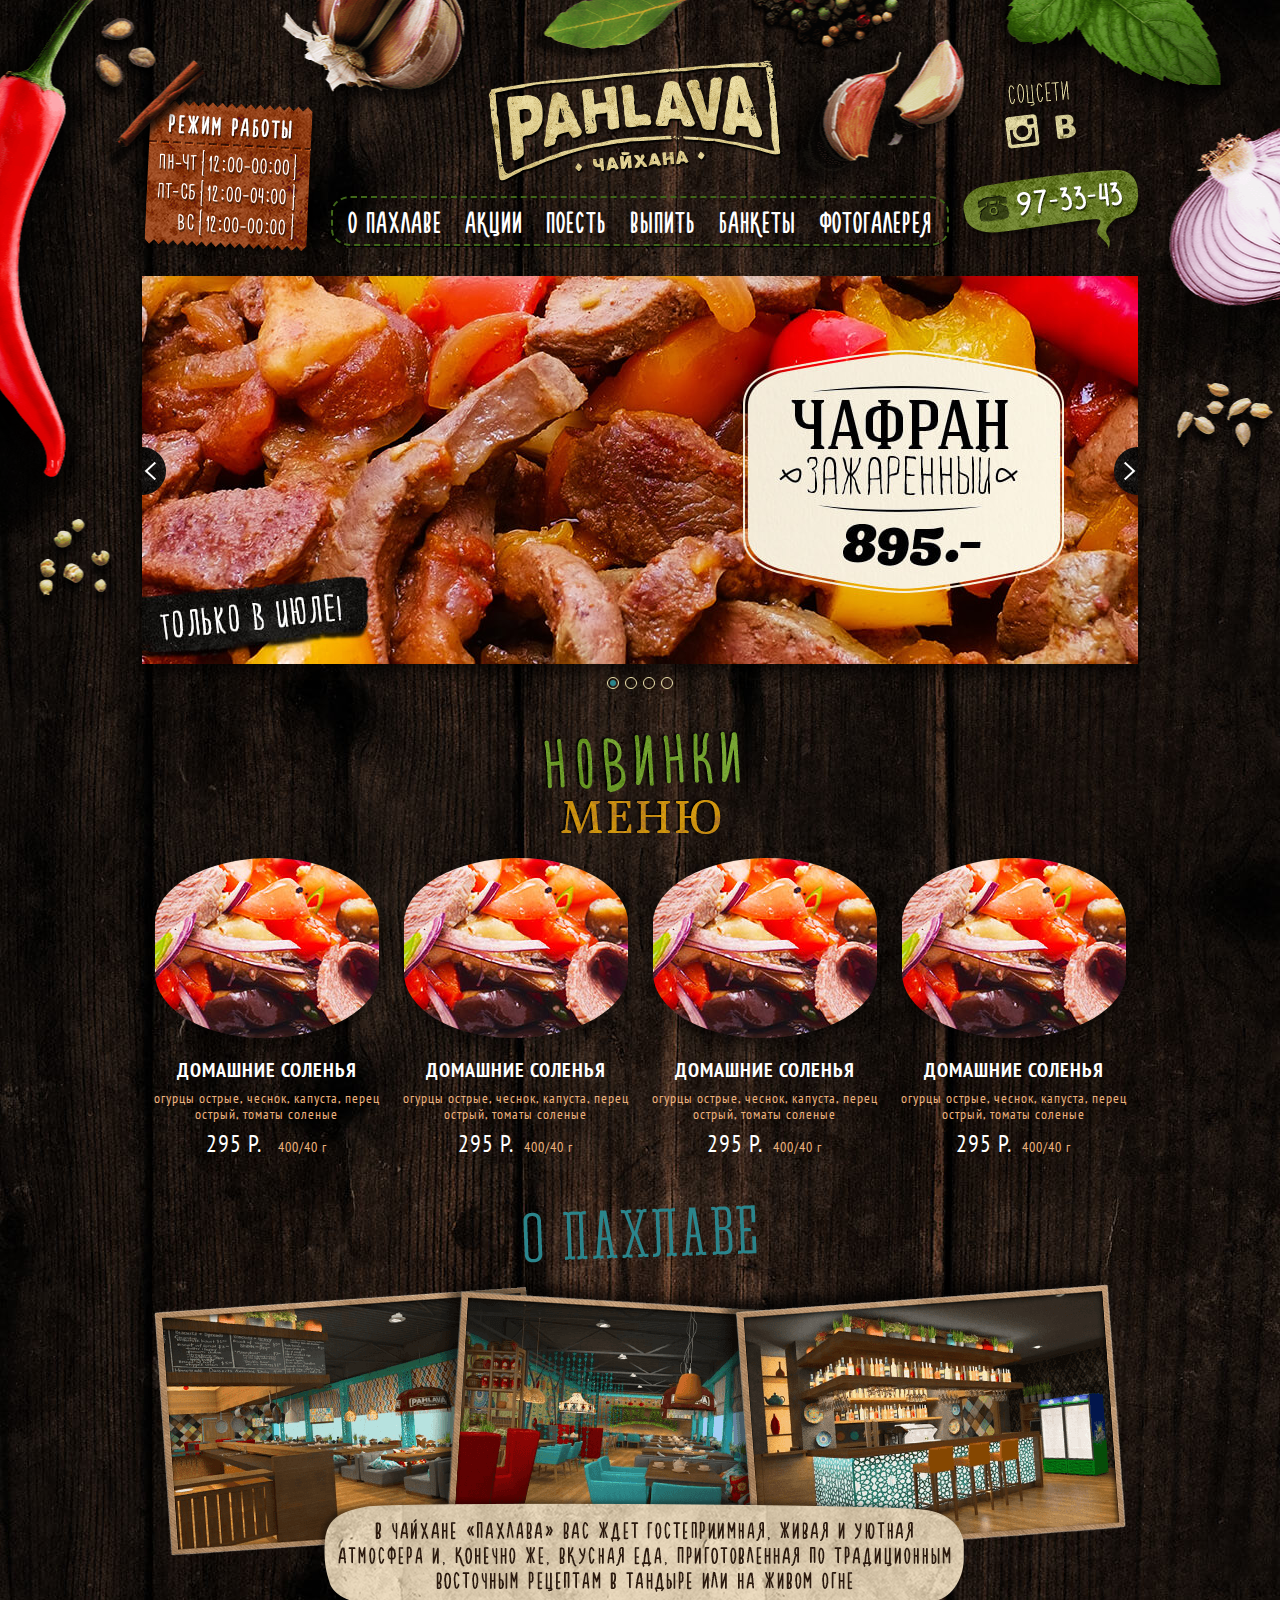
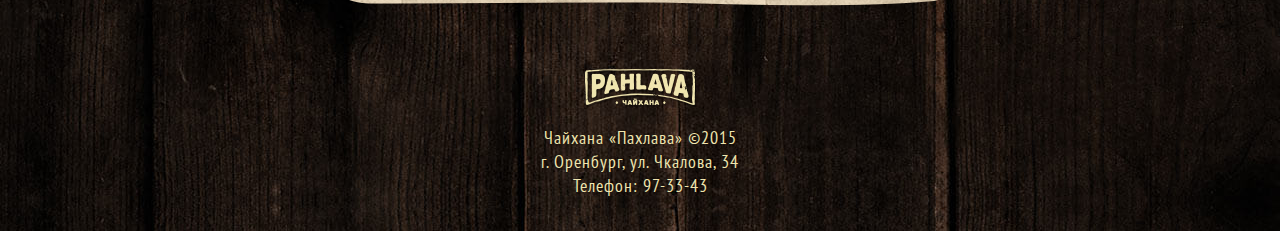
==== commit ec3a1985: "главная" ====
--- a/index.html
+++ b/index.html
@@ -51,60 +51,83 @@
 
 	<main>
 		<div class="b-slider">
-			<ul class="slider__list">
-				<li class="slider__item"><a href="" class="slider__link"><img src="assets/images/tmp/big1.jpg" alt="" class="slider__img"></a></li>
-				<li class="slider__item"><a href="" class="slider__link"><img src="assets/images/tmp/big2.jpg" alt="" class="slider__img"></a></li>
-				<li class="slider__item"><a href="" class="slider__link"><img src="assets/images/tmp/big1.jpg" alt="" class="slider__img"></a></li>
-				<li class="slider__item"><a href="" class="slider__link"><img src="assets/images/tmp/big2.jpg" alt="" class="slider__img"></a></li>
+			<ul class="slider__list rslides">
+				<li class="slider__item"><a href="" class="slider__link"><img src="assets/images/slider/slide-1.jpg" alt="" class="slider__img"></a></li>
+				<li class="slider__item"><a href="" class="slider__link"><img src="assets/images/slider/slide-2.jpg" alt="" class="slider__img"></a></li>
+				<li class="slider__item"><a href="" class="slider__link"><img src="assets/images/slider/slide-1.jpg" alt="" class="slider__img"></a></li>
+				<li class="slider__item"><a href="" class="slider__link"><img src="assets/images/slider/slide-2.jpg" alt="" class="slider__img"></a></li>
 			</ul>
 		</div>
 
 		<div class="b-novelty">
-			<h2>Новинки меню</h2>
-			<ul>
-				<li class="col-md-3">
-					<a href="" rel="nofollow" class="meal__foto-wr">
-						<img src="assets/images/tmp/bludo-1.jpg" alt="" class="meal__foto">
-					</a>
-					<h3 class="meal__title">
-						<a href="" class="meal__link">Домашние соленья</a>
-					</h3>
-					<div class="meal__description">огурцы острые, чеснок, капуста, перец острый, томаты соленые</div>
-					<div class="meal__price">
-						<span class="meal_price-value">295</span>&nbsp;
-						<span class="meal_price-currency">Р.</span>&nbsp;
-						<span class="meat__weight">400/40 г</span>
-					</div>
-				</li>
-				<li class="col-md-3">
-					<a href="" rel="nofollow" class="meal__foto"><img src="assets/images/tmp/bludo-2.jpg" alt=""></a>
-					<h3 class="meal__title"><a href="">Домашние соленья</a></h3>
-					<div class="meal__description">огурцы острые, чеснок, капуста, перец острый, томаты соленые</div>
-					<div class="meal__price"><span class="meal_price-value">295</span> <span class="meal_price-currency">Р.</span><span class="meat__weight">400/40 г</span></div>
-				</li>
-				<li class="col-md-3">
-					<a href="" rel="nofollow" class="meal__foto"><img src="assets/images/tmp/bludo-3.jpg" alt=""></a>
-					<h3 class="meal__title"><a href="">Домашние соленья</a></h3>
-					<div class="meal__description">огурцы острые, чеснок, капуста, перец острый, томаты соленые</div>
-					<div class="meal__price"><span class="meal_price-value">295</span> <span class="meal_price-currency">Р.</span><span class="meat__weight">400/40 г</span></div>
-				</li>
-				<li class="col-md-3">
-					<a href="" rel="nofollow" class="meal__foto"><img src="assets/images/tmp/bludo-4.jpg" alt=""></a>
-					<h3 class="meal__title"><a href="">Домашние соленья</a></h3>
-					<div class="meal__description">огурцы острые, чеснок, капуста, перец острый, томаты соленые</div>
-					<div class="meal__price"><span class="meal_price-value">295</span> <span class="meal_price-currency">Р.</span><span class="meat__weight">400/40 г</span></div>
+			<h2 class="header">Новинки меню</h2>
+			<img src="assets/images/head/novinki.png" alt="Новинки меню" class="header" width="199" height="104">
+			<ul class="clr row">
+				<li class="col-md-3 meal__item">
+					<a href="" rel="nofollow" class="meal__foto-wr">
+						<img src="assets/images/tmp/bludo-1.jpg" alt="" class="meal__foto">
+					</a>
+					<h3 class="meal__title">
+						<a href="" class="meal__link">Домашние соленья</a>
+					</h3>
+					<div class="meal__description">огурцы острые, чеснок, капуста, перец острый, томаты соленые</div>
+					<div class="meal__price">
+						<span class="meal_price-value">295 Р.</span>&ensp;
+						<span class="meat__weight">400/40 г</span>
+					</div>
+				</li>
+				<li class="col-md-3 meal__item">
+					<a href="" rel="nofollow" class="meal__foto-wr">
+						<img src="assets/images/tmp/bludo-1.jpg" alt="" class="meal__foto">
+					</a>
+					<h3 class="meal__title">
+						<a href="" class="meal__link">Домашние соленья</a>
+					</h3>
+					<div class="meal__description">огурцы острые, чеснок, капуста, перец острый, томаты соленые</div>
+					<div class="meal__price">
+						<span class="meal_price-value">295 Р.</span>&nbsp;
+						<span class="meat__weight">400/40 г</span>
+					</div>
+				</li>
+				<li class="col-md-3 meal__item">
+					<a href="" rel="nofollow" class="meal__foto-wr">
+						<img src="assets/images/tmp/bludo-1.jpg" alt="" class="meal__foto">
+					</a>
+					<h3 class="meal__title">
+						<a href="" class="meal__link">Домашние соленья</a>
+					</h3>
+					<div class="meal__description">огурцы острые, чеснок, капуста, перец острый, томаты соленые</div>
+					<div class="meal__price">
+						<span class="meal_price-value">295 Р.</span>&nbsp;
+						<span class="meat__weight">400/40 г</span>
+					</div>
+				</li>
+				<li class="col-md-3 meal__item">
+					<a href="" rel="nofollow" class="meal__foto-wr">
+						<img src="assets/images/tmp/bludo-1.jpg" alt="" class="meal__foto">
+					</a>
+					<h3 class="meal__title">
+						<a href="" class="meal__link">Домашние соленья</a>
+					</h3>
+					<div class="meal__description">огурцы острые, чеснок, капуста, перец острый, томаты соленые</div>
+					<div class="meal__price">
+						<span class="meal_price-value">295 Р.</span>&nbsp;
+						<span class="meat__weight">400/40 г</span>
+					</div>
 				</li>
 			</ul>
 		</div>
 
 		<div class="b-about">
-			<h2>О пахлаве</h2>
-			<a href=""><img src="assets/templates/phlv/i/about.png" alt=""></a>
-		</div>
-
-
-
-		<article>
+			<h1 class="header">О пахлаве</h1>
+			<img src="assets/images/head/o-pahlave.png" alt="О пахлаве" class="header" width="234" height="58">
+			<img src="template/i/about.png" alt="Пахлава" class="about-img-1" width="973" height="297">
+			<a href="/about.html" class="about__link"><img src="template/i/about-text.png" alt="О Пахлаве" class="about-img-2" width="648" heigt="110"></a>
+		</div>
+
+
+
+		<article style="display:none;">
 			<h1>Калькулятор банкетов</h1>
 			<p>Lorem ipsum dolor sit amet, consectetur adipisicing elit. Voluptas et earum molestias, necessitatibus a eligendi laborum dolorum ab sed, laudantium, vel deleniti ut harum odit dolor beatae quidem adipisci reiciendis!</p>
 
@@ -249,11 +272,16 @@
 
 	</main>
 
-	<footer>
-		<div class="f__logo"><img src="assets/templates/i/logo-phlv-small.png" alt=""></div>
-		<div class="f__copy">Чайхана «Пахлава» &copy;2014</div>
-		<div class="f__location">г. Оренбург, ул. Чкалова, 34</div>
+	<footer itemscope itemtype="http://schema.org/Organization">
+		<div class="b__logo-footer"><img src="template/i/logo-pahlava-small.png" alt="Чайхана Пахлава лого" width="111" height="38"></div>
+		<div class="b__copyright"><span itemprop="name">Чайхана «Пахлава»</span> &copy;2015</div>
+		<div class="b__location" itemprop="address" itemscope itemtype="http://schema.org/PostalAddress"><span itemprop="addressLocality">г. Оренбург</span>, <span itemprop="streetAddress">ул. Чкалова, 34</span></div>
+		<div class="b-footer-phone">Телефон: <a href="tel:+73532973343"  itemprop="telephone">97-33-43</a></div>
 	</footer>
+
+
+
+
 </div>
 
 	<script src="http://ajax.googleapis.com/ajax/libs/jquery/1.9.1/jquery.min.js"></script>
--- a/template/css/style.css
+++ b/template/css/style.css
@@ -226,8 +226,17 @@
 	color: #62a328;
 }
 
+
+
+main {
+	min-height: 170px;
+	padding-bottom: 60px;
+}
+
 .b-slider{
-
+	box-shadow: 0 10px 10px rgba(0,0,0,0.5);
+	position: relative;
+	margin-bottom: 52px;
 }
 
 .slider__list{
@@ -235,8 +244,14 @@
 }
 
 .slider__item{
-
-}
+	line-height: 0;
+	display: none;
+}
+
+.slider__item:first-child{
+	display: block;
+}
+
 
 .slider__link{
 
@@ -246,71 +261,256 @@
 
 }
 
-.slider__item{
-
-}
-
-.slider__link{
-
-}
-
-.slider__img{
-
-}
-
-.slider__item{
-
-}
-
-.slider__link{
-
-}
-
-.slider__img{
-
-}
-
-.slider__item{
-
-}
-
-.slider__link{
-
-}
-
-.slider__img{
-
-}
+
+
+/*! http://responsiveslides.com v1.54 by @viljamis */
+
+.rslides {
+	position: relative;
+	list-style: none;
+	overflow: hidden;
+	width: 100%;
+	padding: 0;
+	margin: 0;
+}
+
+.rslides li {
+	-webkit-backface-visibility: hidden;
+	position: absolute;
+	display: none;
+	width: 100%;
+	left: 0;
+	top: 0;
+}
+
+.rslides li:first-child {
+	position: relative;
+	display: block;
+	float: left;
+}
+
+.rslides img {
+	display: block;
+	height: auto;
+	float: left;
+	width: 100%;
+	border: 0;
+}
+
+.rslides_nav {
+	position: absolute;
+	top:44%;
+	display:block;
+	width: 24px;
+	height: 48px;
+	z-index: 20;
+	background: url('../i/icons-sprite.png') 0 0 no-repeat;
+}
+
+.rslides_nav.prev{
+	left:0;
+	background-position: -24px 0;
+}
+
+.rslides_nav.next{
+	right:0;
+	background-position: 0 0;
+}
+
+.rslides_tabs{
+	position: absolute;
+	bottom: -25px;
+	text-align: center;
+	width: 100%;
+	line-height: 0;
+}
+
+
+.rslides_tabs li{
+	display: inline-block;
+	border-radius: 50%;
+	height: 10px;
+	width: 10px;
+	text-align: center;
+	margin: 0 3px;
+	border:solid 1px #f0e5af;
+	line-height: 0;
+}
+
+.rslides_tabs li a{
+	text-indent: -9000px;
+	font-size: 0;
+	line-height: 0;
+	display: inline-block;
+	vertical-align: middle;
+	margin:2px;
+	width: 6px;
+	height: 6px;
+	border-radius: 50%;
+}
+
+.rslides_here a {
+	background-color: #2b858c;
+}
+
+
+
+
+
+
 
 .b-novelty{
 
 }
 
-.col-md-3{
-
+.b-novelty img.header{
+	margin-bottom: 24px;
+}
+
+.meal__item{
+	text-align: center;
+	float: left;
+	/*TODO*/
+	width:227px;
+	margin-left: 11px;
+	margin-right: 11px;
+	margin-bottom: 35px;
 }
 
 .meal__foto-wr{
-
+	margin-bottom: 20px;
+	display: block;
 }
 
 .meal__foto{
+	width: 224px;
+	height: 180px;
+	border-radius: 115px 109px / 65px;
+	box-shadow: -2px 5px 16px rgba(0,0,0,.45);
 
 }
 
 .meal__title{
-
+	font-size: 20px;
+	color: #fff;
+	text-transform: uppercase;
+	margin-bottom: 10px;
+	letter-spacing: 1px;
 }
 
 .meal__link{
-
+	color: #fff;
+	text-decoration: none;
+}
+.meal__link:hover{
+	text-decoration: underline;
 }
 
 .meal__description{
-
+	font-size: 14px;
+	line-height: 16px;
+	letter-spacing: 1px;
+	color: #edb27d;
+	margin-bottom: 10px;
 }
 
 .meal__price{
+	letter-spacing: 1px;
+	font-size: 20px;
+}
+
+.meal_price-value,
+.meal_price-currency{
+	text-transform: uppercase;
+	color: #fff;
+	font-size: 24px;
+}
+
+
+
+.meat__weight{
+	font-size: 14px;
+	color: #edb27d;
+}
+
+
+
+
+
+
+
+
+h1.header,
+h2.header{
+	text-indent: -9000px;
+	text-align: center;
+}
+
+img.header,
+.about-img-1{
+	margin: 0 auto;
+	display: block;
+}
+
+.b-about h1{
+
+}
+
+.about__link{
+	margin-top: -63px;
+	display: block;
+	text-align: center;
+}
+
+
+
+
+
+
+
+
+
+.b-meat-order{
+
+}
+
+.meat-group{
+
+}
+
+.col-md-6 col-sm-12{
+
+}
+
+.opt-quontity{
+
+}
+
+.quont-minus{
+
+}
+
+.quont-plus{
+
+}
+
+.meal-wrapper{
+
+}
+
+.meal__foto{
+
+}
+
+.meal__title{
+
+}
+
+.meal__description{
+
+}
+
+.meal__price{
 
 }
 
@@ -326,7 +526,23 @@
 
 }
 
-.col-md-3{
+.col-md-6 col-sm-12{
+
+}
+
+.opt-quontity{
+
+}
+
+.quont-minus{
+
+}
+
+.quont-plus{
+
+}
+
+.meal-wrapper{
 
 }
 
@@ -358,7 +574,23 @@
 
 }
 
-.col-md-3{
+.col-md-6 col-sm-12{
+
+}
+
+.opt-quontity{
+
+}
+
+.quont-minus{
+
+}
+
+.quont-plus{
+
+}
+
+.meal-wrapper{
 
 }
 
@@ -390,7 +622,23 @@
 
 }
 
-.col-md-3{
+.col-md-6 col-sm-12{
+
+}
+
+.opt-quontity{
+
+}
+
+.quont-minus{
+
+}
+
+.quont-plus{
+
+}
+
+.meal-wrapper{
 
 }
 
@@ -422,14 +670,6 @@
 
 }
 
-.b-about{
-
-}
-
-.b-meat-order{
-
-}
-
 .meat-group{
 
 }
@@ -626,202 +866,6 @@
 
 }
 
-.meat-group{
-
-}
-
-.col-md-6 col-sm-12{
-
-}
-
-.opt-quontity{
-
-}
-
-.quont-minus{
-
-}
-
-.quont-plus{
-
-}
-
-.meal-wrapper{
-
-}
-
-.meal__foto{
-
-}
-
-.meal__title{
-
-}
-
-.meal__description{
-
-}
-
-.meal__price{
-
-}
-
-.meal_price-value{
-
-}
-
-.meal_price-currency{
-
-}
-
-.meat__weight{
-
-}
-
-.col-md-6 col-sm-12{
-
-}
-
-.opt-quontity{
-
-}
-
-.quont-minus{
-
-}
-
-.quont-plus{
-
-}
-
-.meal-wrapper{
-
-}
-
-.meal__foto{
-
-}
-
-.meal__title{
-
-}
-
-.meal__description{
-
-}
-
-.meal__price{
-
-}
-
-.meal_price-value{
-
-}
-
-.meal_price-currency{
-
-}
-
-.meat__weight{
-
-}
-
-.col-md-6 col-sm-12{
-
-}
-
-.opt-quontity{
-
-}
-
-.quont-minus{
-
-}
-
-.quont-plus{
-
-}
-
-.meal-wrapper{
-
-}
-
-.meal__foto{
-
-}
-
-.meal__title{
-
-}
-
-.meal__description{
-
-}
-
-.meal__price{
-
-}
-
-.meal_price-value{
-
-}
-
-.meal_price-currency{
-
-}
-
-.meat__weight{
-
-}
-
-.col-md-6 col-sm-12{
-
-}
-
-.opt-quontity{
-
-}
-
-.quont-minus{
-
-}
-
-.quont-plus{
-
-}
-
-.meal-wrapper{
-
-}
-
-.meal__foto{
-
-}
-
-.meal__title{
-
-}
-
-.meal__description{
-
-}
-
-.meal__price{
-
-}
-
-.meal_price-value{
-
-}
-
-.meal_price-currency{
-
-}
-
-.meat__weight{
-
-}
-
 .meat-amount{
 
 }
@@ -882,17 +926,27 @@
 
 }
 
-.f__logo{
-
-}
-
-.f__copy{
-
-}
-
-.f__location{
-
-}
+footer {
+	text-align: center;
+	padding-bottom: 30px;
+}
+.b__logo-footer{
+	margin-bottom: 20px;
+}
+
+.b__copyright,
+.b__location,
+.b-footer-phone,
+.b-footer-phone a{
+	font-size: 18px;
+	color: #f0e5af;
+	margin-bottom: 6px;
+	letter-spacing: 1px;
+	text-decoration: none;
+	text-shadow:0 0 2px rgba(0,0,0,.36);
+}
+
+
 
 
 
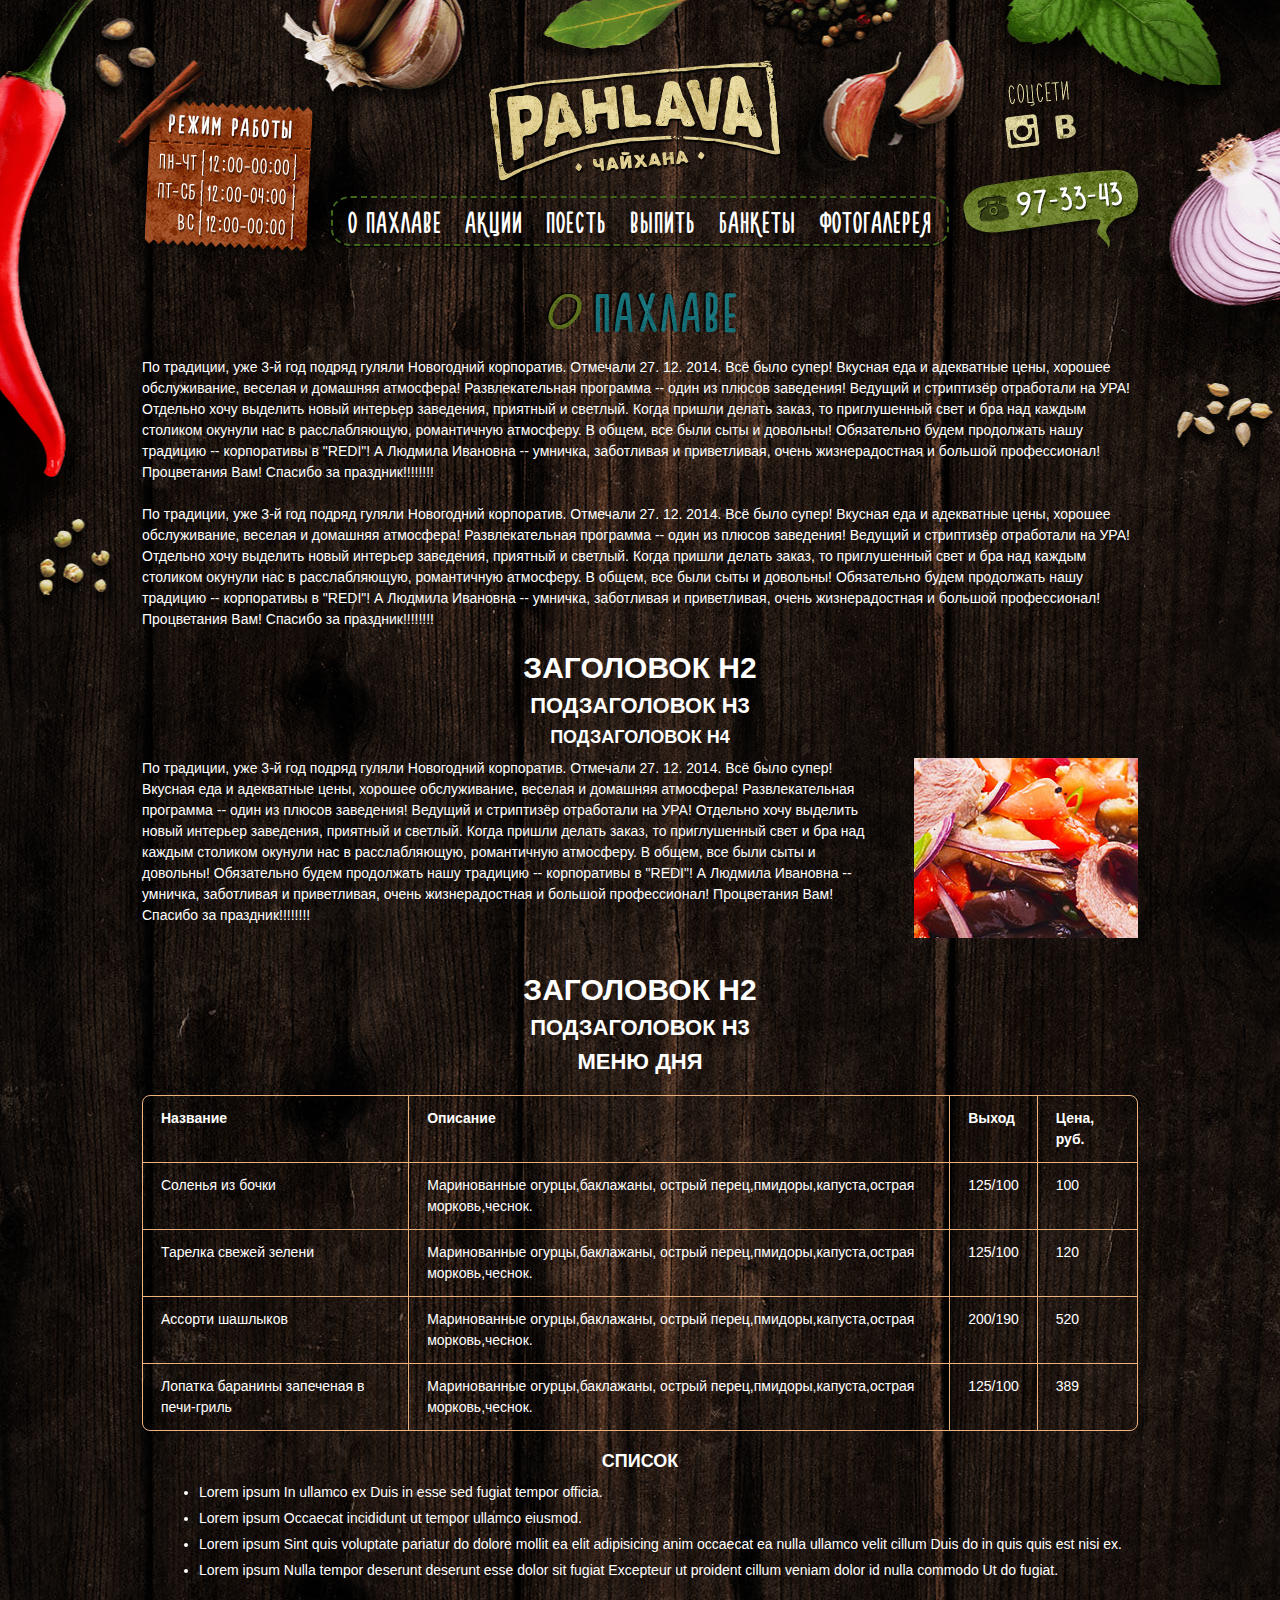
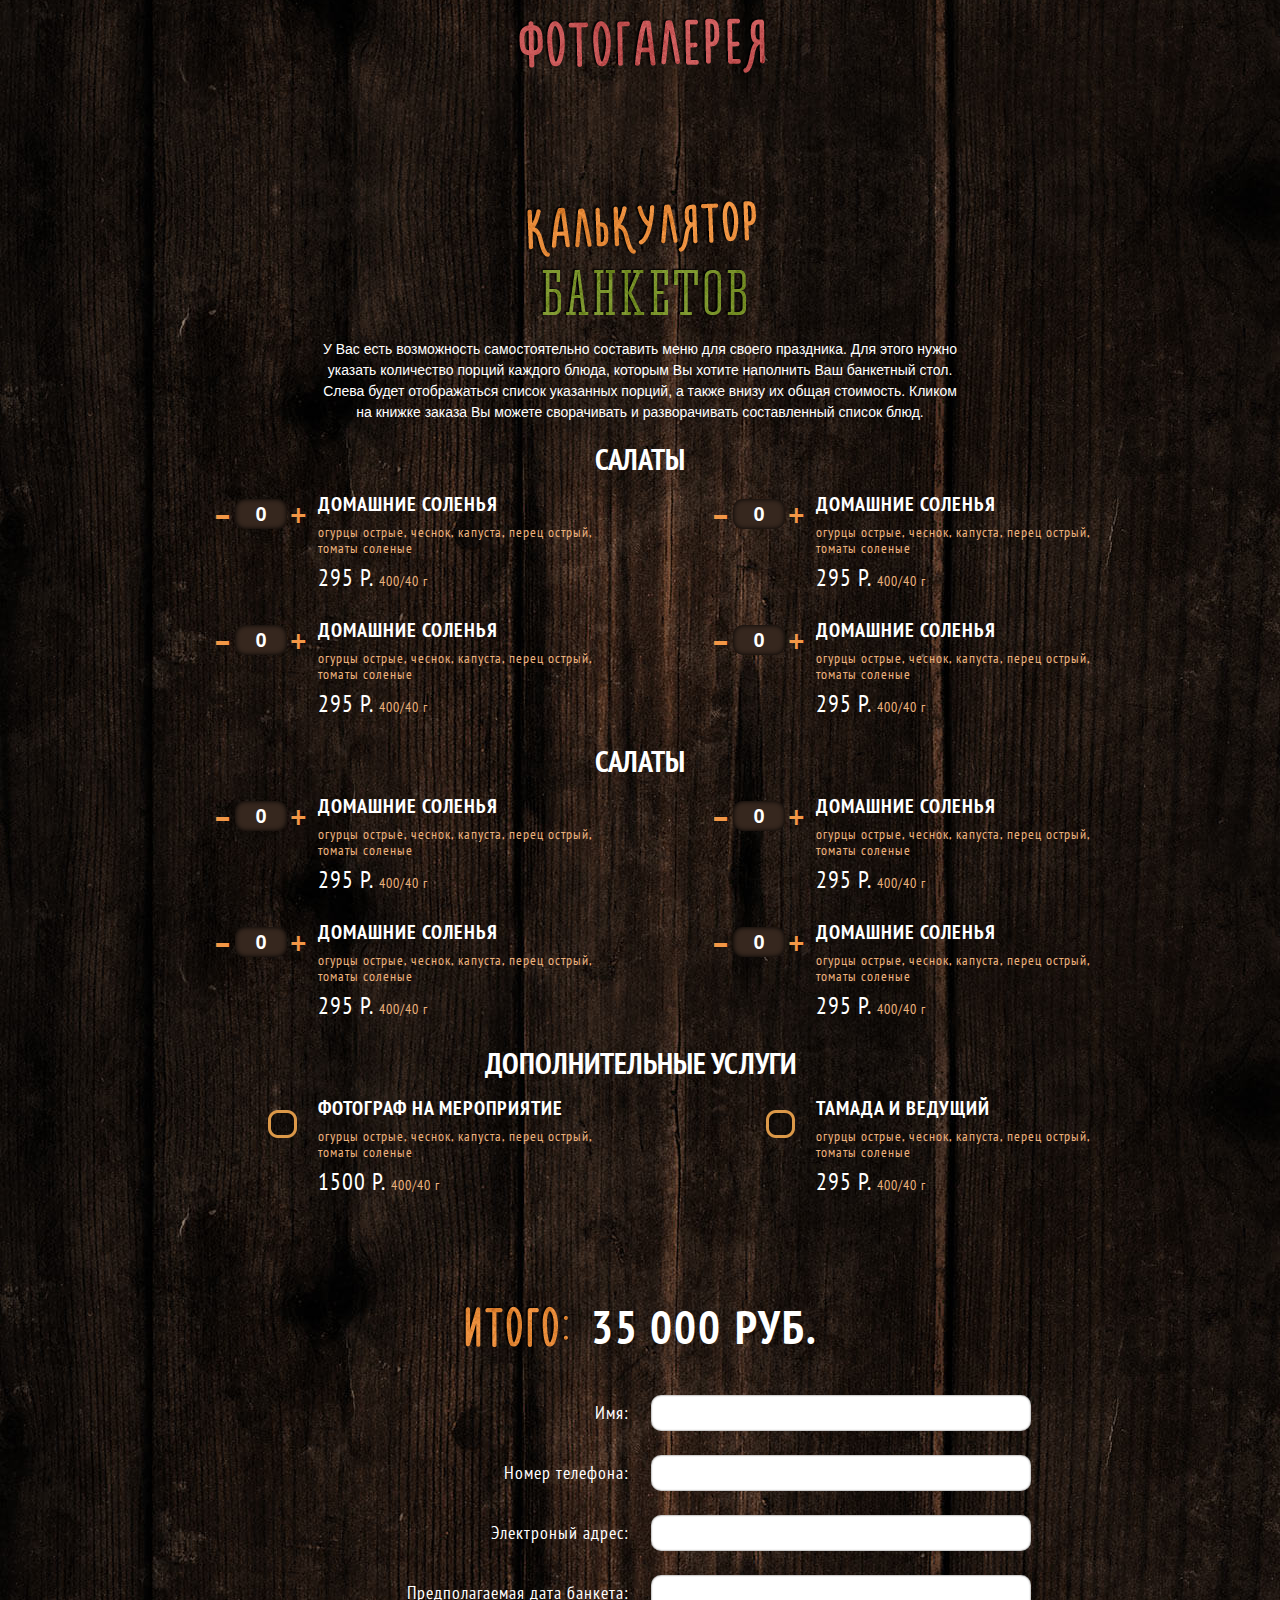
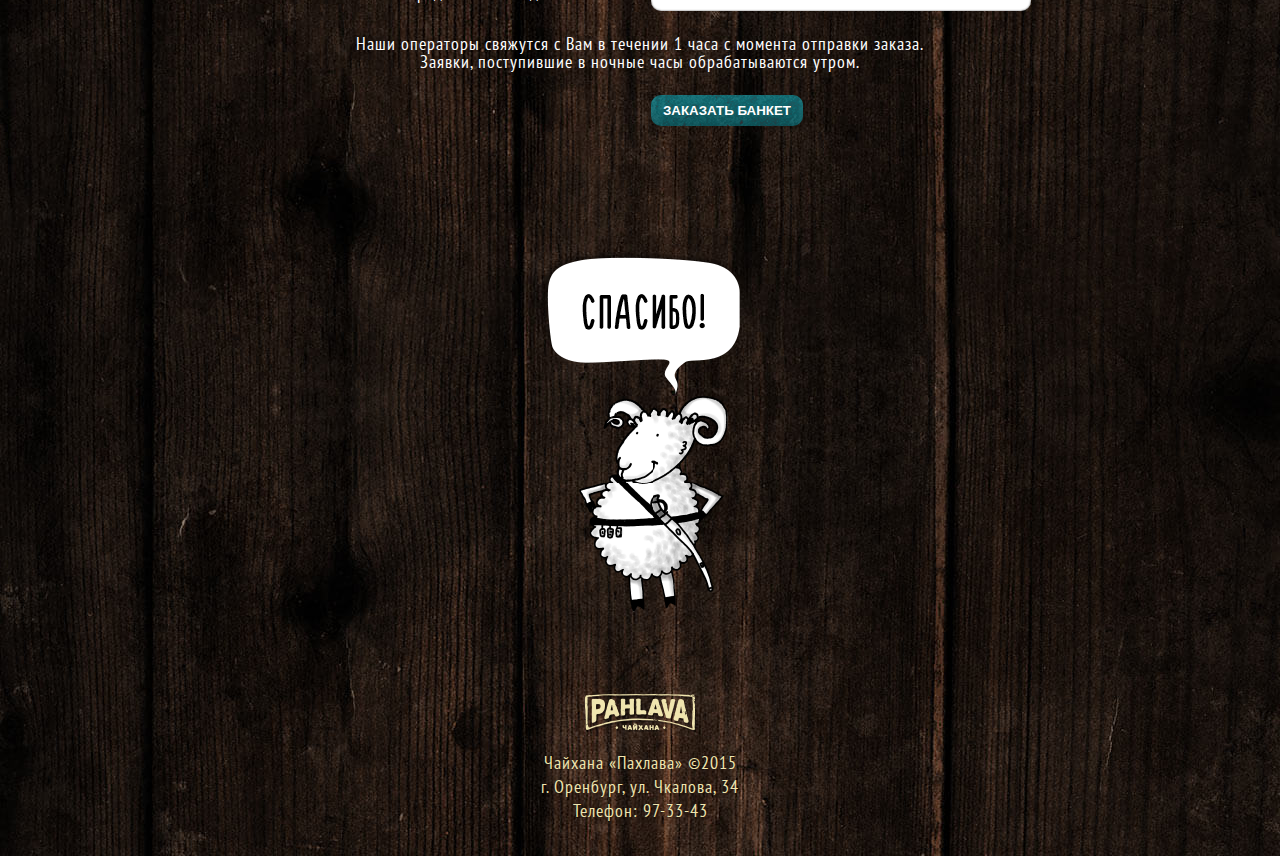
==== commit d144ca33: "калькулятор" ====
--- a/index.html
+++ b/index.html
@@ -50,20 +50,21 @@
 	</header>
 
 	<main>
-		<div class="b-slider">
+
+		<!-- <section class="b-slider">
 			<ul class="slider__list rslides">
 				<li class="slider__item"><a href="" class="slider__link"><img src="assets/images/slider/slide-1.jpg" alt="" class="slider__img"></a></li>
 				<li class="slider__item"><a href="" class="slider__link"><img src="assets/images/slider/slide-2.jpg" alt="" class="slider__img"></a></li>
 				<li class="slider__item"><a href="" class="slider__link"><img src="assets/images/slider/slide-1.jpg" alt="" class="slider__img"></a></li>
 				<li class="slider__item"><a href="" class="slider__link"><img src="assets/images/slider/slide-2.jpg" alt="" class="slider__img"></a></li>
 			</ul>
-		</div>
-
-		<div class="b-novelty">
+		</section>
+
+		<section class="b-novelty">
 			<h2 class="header">Новинки меню</h2>
 			<img src="assets/images/head/novinki.png" alt="Новинки меню" class="header" width="199" height="104">
-			<ul class="clr row">
-				<li class="col-md-3 meal__item">
+			<div class="clr row meal_list">
+				<div class="col-md-3 meal__item">
 					<a href="" rel="nofollow" class="meal__foto-wr">
 						<img src="assets/images/tmp/bludo-1.jpg" alt="" class="meal__foto">
 					</a>
@@ -75,117 +76,407 @@
 						<span class="meal_price-value">295 Р.</span>&ensp;
 						<span class="meat__weight">400/40 г</span>
 					</div>
-				</li>
-				<li class="col-md-3 meal__item">
-					<a href="" rel="nofollow" class="meal__foto-wr">
-						<img src="assets/images/tmp/bludo-1.jpg" alt="" class="meal__foto">
-					</a>
-					<h3 class="meal__title">
-						<a href="" class="meal__link">Домашние соленья</a>
-					</h3>
-					<div class="meal__description">огурцы острые, чеснок, капуста, перец острый, томаты соленые</div>
-					<div class="meal__price">
-						<span class="meal_price-value">295 Р.</span>&nbsp;
-						<span class="meat__weight">400/40 г</span>
-					</div>
-				</li>
-				<li class="col-md-3 meal__item">
-					<a href="" rel="nofollow" class="meal__foto-wr">
-						<img src="assets/images/tmp/bludo-1.jpg" alt="" class="meal__foto">
-					</a>
-					<h3 class="meal__title">
-						<a href="" class="meal__link">Домашние соленья</a>
-					</h3>
-					<div class="meal__description">огурцы острые, чеснок, капуста, перец острый, томаты соленые</div>
-					<div class="meal__price">
-						<span class="meal_price-value">295 Р.</span>&nbsp;
-						<span class="meat__weight">400/40 г</span>
-					</div>
-				</li>
-				<li class="col-md-3 meal__item">
-					<a href="" rel="nofollow" class="meal__foto-wr">
-						<img src="assets/images/tmp/bludo-1.jpg" alt="" class="meal__foto">
-					</a>
-					<h3 class="meal__title">
-						<a href="" class="meal__link">Домашние соленья</a>
-					</h3>
-					<div class="meal__description">огурцы острые, чеснок, капуста, перец острый, томаты соленые</div>
-					<div class="meal__price">
-						<span class="meal_price-value">295 Р.</span>&nbsp;
-						<span class="meat__weight">400/40 г</span>
-					</div>
-				</li>
-			</ul>
-		</div>
-
-		<div class="b-about">
+				</div>
+				<div class="col-md-3 meal__item">
+					<a href="" rel="nofollow" class="meal__foto-wr">
+						<img src="assets/images/tmp/bludo-2.jpg" alt="" class="meal__foto">
+					</a>
+					<h3 class="meal__title">
+						<a href="" class="meal__link">Домашние соленья</a>
+					</h3>
+					<div class="meal__description">огурцы острые, чеснок, капуста, перец острый, томаты соленые</div>
+					<div class="meal__price">
+						<span class="meal_price-value">295 Р.</span>&nbsp;
+						<span class="meat__weight">400/40 г</span>
+					</div>
+				</div>
+				<div class="col-md-3 meal__item">
+					<a href="" rel="nofollow" class="meal__foto-wr">
+						<img src="assets/images/tmp/bludo-3.jpg" alt="" class="meal__foto">
+					</a>
+					<h3 class="meal__title">
+						<a href="" class="meal__link">Домашние соленья</a>
+					</h3>
+					<div class="meal__description">огурцы острые, чеснок, капуста, перец острый, томаты соленые</div>
+					<div class="meal__price">
+						<span class="meal_price-value">295 Р.</span>&nbsp;
+						<span class="meat__weight">400/40 г</span>
+					</div>
+				</div>
+				<div class="col-md-3 meal__item">
+					<a href="" rel="nofollow" class="meal__foto-wr">
+						<img src="assets/images/tmp/bludo-4.jpg" alt="" class="meal__foto">
+					</a>
+					<h3 class="meal__title">
+						<a href="" class="meal__link">Домашние соленья</a>
+					</h3>
+					<div class="meal__description">огурцы острые, чеснок, капуста, перец острый, томаты соленые</div>
+					<div class="meal__price">
+						<span class="meal_price-value">295 Р.</span>&nbsp;
+						<span class="meat__weight">400/40 г</span>
+					</div>
+				</div>
+			</div>
+		</section>
+
+		<section class="b-about">
 			<h1 class="header">О пахлаве</h1>
 			<img src="assets/images/head/o-pahlave.png" alt="О пахлаве" class="header" width="234" height="58">
 			<img src="template/i/about.png" alt="Пахлава" class="about-img-1" width="973" height="297">
 			<a href="/about.html" class="about__link"><img src="template/i/about-text.png" alt="О Пахлаве" class="about-img-2" width="648" heigt="110"></a>
-		</div>
-
-
-
-		<article style="display:none;">
-			<h1>Калькулятор банкетов</h1>
-			<p>Lorem ipsum dolor sit amet, consectetur adipisicing elit. Voluptas et earum molestias, necessitatibus a eligendi laborum dolorum ab sed, laudantium, vel deleniti ut harum odit dolor beatae quidem adipisci reiciendis!</p>
+		</section>
+ -->
+
+
+<!-- поесть -->
+		<section class="" style="display:none">
+			<h2 class="header">Салаты и закуски</h2>
+			<img src="assets/images/head/salaty.png" alt="Салаты и закуски" class="header" width="239" height="163">
+			<div class="clr row meal_list">
+				<div class="col-md-3 meal__item">
+					<a href="" rel="nofollow" class="meal__foto-wr">
+						<img src="assets/images/tmp/bludo-1.jpg" alt="" class="meal__foto">
+					</a>
+					<h3 class="meal__title">
+						<a href="" class="meal__link">Домашние соленья</a>
+					</h3>
+					<div class="meal__description">огурцы острые, чеснок, капуста, перец острый, томаты соленые</div>
+					<div class="meal__price">
+						<span class="meal_price-value">295 Р.</span>&ensp;
+						<span class="meat__weight">400/40 г</span>
+					</div>
+				</div>
+				<div class="col-md-3 meal__item">
+					<a href="" rel="nofollow" class="meal__foto-wr">
+						<img src="assets/images/tmp/bludo-2.jpg" alt="" class="meal__foto">
+					</a>
+					<h3 class="meal__title">
+						<a href="" class="meal__link">Домашние соленья</a>
+					</h3>
+					<div class="meal__description">огурцы острые, чеснок, капуста, перец острый, томаты соленые</div>
+					<div class="meal__price">
+						<span class="meal_price-value">295 Р.</span>&nbsp;
+						<span class="meat__weight">400/40 г</span>
+					</div>
+				</div>
+				<div class="col-md-3 meal__item">
+					<a href="" rel="nofollow" class="meal__foto-wr">
+						<img src="assets/images/tmp/bludo-3.jpg" alt="" class="meal__foto">
+					</a>
+					<h3 class="meal__title">
+						<a href="" class="meal__link">Домашние соленья</a>
+					</h3>
+					<div class="meal__description">огурцы острые, чеснок, капуста, перец острый, томаты соленые</div>
+					<div class="meal__price">
+						<span class="meal_price-value">295 Р.</span>&nbsp;
+						<span class="meat__weight">400/40 г</span>
+					</div>
+				</div>
+				<div class="col-md-3 meal__item">
+					<a href="" rel="nofollow" class="meal__foto-wr">
+						<img src="assets/images/tmp/bludo-4.jpg" alt="" class="meal__foto">
+					</a>
+					<h3 class="meal__title">
+						<a href="" class="meal__link">Домашние соленья</a>
+					</h3>
+					<div class="meal__description">огурцы острые, чеснок, капуста, перец острый, томаты соленые</div>
+					<div class="meal__price">
+						<span class="meal_price-value">295 Р.</span>&nbsp;
+						<span class="meat__weight">400/40 г</span>
+					</div>
+				</div>
+			</div>
+
+
+			<div class="clr row meal_list">
+				<div class="col-md-3 meal__item">
+					<a href="" rel="nofollow" class="meal__foto-wr">
+						<img src="assets/images/tmp/bludo-3.jpg" alt="" class="meal__foto">
+					</a>
+					<h3 class="meal__title">
+						<a href="" class="meal__link">Домашние соленья</a>
+					</h3>
+					<div class="meal__description">огурцы острые, чеснок, капуста, перец острый, томаты соленые</div>
+					<div class="meal__price">
+						<span class="meal_price-value">295 Р.</span>&ensp;
+						<span class="meat__weight">400/40 г</span>
+					</div>
+				</div>
+				<div class="col-md-3 meal__item">
+					<a href="" rel="nofollow" class="meal__foto-wr">
+						<img src="assets/images/tmp/bludo-4.jpg" alt="" class="meal__foto">
+					</a>
+					<h3 class="meal__title">
+						<a href="" class="meal__link">Домашние соленья</a>
+					</h3>
+					<div class="meal__description">огурцы острые, чеснок, капуста, перец острый, томаты соленые</div>
+					<div class="meal__price">
+						<span class="meal_price-value">295 Р.</span>&nbsp;
+						<span class="meat__weight">400/40 г</span>
+					</div>
+				</div>
+				<div class="col-md-3 meal__item">
+					<a href="" rel="nofollow" class="meal__foto-wr">
+						<img src="assets/images/tmp/bludo-2.jpg" alt="" class="meal__foto">
+					</a>
+					<h3 class="meal__title">
+						<a href="" class="meal__link">Домашние соленья</a>
+					</h3>
+					<div class="meal__description">огурцы острые, чеснок, капуста, перец острый, томаты соленые</div>
+					<div class="meal__price">
+						<span class="meal_price-value">295 Р.</span>&nbsp;
+						<span class="meat__weight">400/40 г</span>
+					</div>
+				</div>
+				<div class="col-md-3 meal__item">
+					<a href="" rel="nofollow" class="meal__foto-wr">
+						<img src="assets/images/tmp/bludo-1.jpg" alt="" class="meal__foto">
+					</a>
+					<h3 class="meal__title">
+						<a href="" class="meal__link">Домашние соленья</a>
+					</h3>
+					<div class="meal__description">огурцы острые, чеснок, капуста, перец острый, томаты соленые</div>
+					<div class="meal__price">
+						<span class="meal_price-value">295 Р.</span>&nbsp;
+						<span class="meat__weight">400/40 г</span>
+					</div>
+				</div>
+			</div>
+
+
+
+
+
+
+
+
+
+
+			<h2 class="header">Супы и горячее</h2>
+			<img src="assets/images/head/supy.png" alt="Супы и горячее" class="header" width="176" height="167">
+			<div class="clr row meal_list">
+				<div class="col-md-3 meal__item">
+					<a href="" rel="nofollow" class="meal__foto-wr">
+						<img src="assets/images/tmp/bludo-1.jpg" alt="" class="meal__foto">
+					</a>
+					<h3 class="meal__title">
+						<a href="" class="meal__link">Домашние соленья</a>
+					</h3>
+					<div class="meal__description">огурцы острые, чеснок, капуста, перец острый, томаты соленые</div>
+					<div class="meal__price">
+						<span class="meal_price-value">295 Р.</span>&ensp;
+						<span class="meat__weight">400/40 г</span>
+					</div>
+				</div>
+				<div class="col-md-3 meal__item">
+					<a href="" rel="nofollow" class="meal__foto-wr">
+						<img src="assets/images/tmp/bludo-1.jpg" alt="" class="meal__foto">
+					</a>
+					<h3 class="meal__title">
+						<a href="" class="meal__link">Домашние соленья</a>
+					</h3>
+					<div class="meal__description">огурцы острые, чеснок, капуста, перец острый, томаты соленые</div>
+					<div class="meal__price">
+						<span class="meal_price-value">295 Р.</span>&nbsp;
+						<span class="meat__weight">400/40 г</span>
+					</div>
+				</div>
+				<div class="col-md-3 meal__item">
+					<a href="" rel="nofollow" class="meal__foto-wr">
+						<img src="assets/images/tmp/bludo-1.jpg" alt="" class="meal__foto">
+					</a>
+					<h3 class="meal__title">
+						<a href="" class="meal__link">Домашние соленья</a>
+					</h3>
+					<div class="meal__description">огурцы острые, чеснок, капуста, перец острый, томаты соленые</div>
+					<div class="meal__price">
+						<span class="meal_price-value">295 Р.</span>&nbsp;
+						<span class="meat__weight">400/40 г</span>
+					</div>
+				</div>
+				<div class="col-md-3 meal__item">
+					<a href="" rel="nofollow" class="meal__foto-wr">
+						<img src="assets/images/tmp/bludo-1.jpg" alt="" class="meal__foto">
+					</a>
+					<h3 class="meal__title">
+						<a href="" class="meal__link">Домашние соленья</a>
+					</h3>
+					<div class="meal__description">огурцы острые, чеснок, капуста, перец острый, томаты соленые</div>
+					<div class="meal__price">
+						<span class="meal_price-value">295 Р.</span>&nbsp;
+						<span class="meat__weight">400/40 г</span>
+					</div>
+				</div>
+			</div>
+
+		</section>
+
+<!-- поесть -->
+
+
+
+<!-- о пахлаве -->
+		<article>
+			<h1 class="header">О пахлаве</h1>
+			<img src="assets/images/head/o-pahlave-2.png" alt="О пахлаве" class="header" width="191" height="43">
+
+			<div class="u-content">
+				<p>По традиции, уже 3-й год подряд гуляли Новогодний корпоратив. Отмечали 27. 12. 2014. Всё было супер! Вкусная еда и адекватные цены, хорошее обслуживание, веселая и домашняя атмосфера! Развлекательная программа -- один из плюсов заведения! Ведущий и стриптизёр отработали на УРА! Отдельно хочу выделить новый интерьер заведения, приятный и светлый. Когда пришли делать заказ, то приглушенный свет и бра над каждым столиком окунули нас в расслабляющую, романтичную атмосферу. В общем, все были сыты и довольны! Обязательно будем продолжать нашу традицию -- корпоративы в "REDI"! А Людмила Ивановна -- умничка, заботливая и приветливая, очень жизнерадостная и большой профессионал! Процветания Вам! Спасибо за праздник!!!!!!!!</p>
+				<p>По традиции, уже 3-й год подряд гуляли Новогодний корпоратив. Отмечали 27. 12. 2014. Всё было супер! Вкусная еда и адекватные цены, хорошее обслуживание, веселая и домашняя атмосфера! Развлекательная программа -- один из плюсов заведения! Ведущий и стриптизёр отработали на УРА! Отдельно хочу выделить новый интерьер заведения, приятный и светлый. Когда пришли делать заказ, то приглушенный свет и бра над каждым столиком окунули нас в расслабляющую, романтичную атмосферу. В общем, все были сыты и довольны! Обязательно будем продолжать нашу традицию -- корпоративы в "REDI"! А Людмила Ивановна -- умничка, заботливая и приветливая, очень жизнерадостная и большой профессионал! Процветания Вам! Спасибо за праздник!!!!!!!!</p>
+
+				<h2>Заголовок H2</h2>
+				<h3>Подзаголовок H3</h3>
+				<h4>Подзаголовок H4</h4>
+
+				<p><img src="assets/images/tmp/bludo-1.jpg" alt="" class="justifyright">По традиции, уже 3-й год подряд гуляли Новогодний корпоратив. Отмечали 27. 12. 2014. Всё было супер! Вкусная еда и адекватные цены, хорошее обслуживание, веселая и домашняя атмосфера! Развлекательная программа -- один из плюсов заведения! Ведущий и стриптизёр отработали на УРА! Отдельно хочу выделить новый интерьер заведения, приятный и светлый. Когда пришли делать заказ, то приглушенный свет и бра над каждым столиком окунули нас в расслабляющую, романтичную атмосферу. В общем, все были сыты и довольны! Обязательно будем продолжать нашу традицию -- корпоративы в "REDI"! А Людмила Ивановна -- умничка, заботливая и приветливая, очень жизнерадостная и большой профессионал! Процветания Вам! Спасибо за праздник!!!!!!!!</p>
+				<h2>Заголовок H2</h2>
+				<h3>Подзаголовок H3</h3>
+
+
+				<h3>Меню дня</h3>
+				<table>
+					<thead>
+						<tr>
+							<td>Название</td>
+							<td>Описание</td>
+							<td>Выход</td>
+							<td>Цена, руб.</td>
+						</tr>
+					</thead>
+					<tbody>
+						<tr>
+							<td>Соленья из бочки </td>
+							<td>Маринованные огурцы,баклажаны, острый перец,пмидоры,капуста,острая морковь,чеснок.</td>
+							<td>125/100</td>
+							<td>100</td>
+						</tr>
+						<tr>
+							<td>Тарелка свежей зелени</td>
+							<td>Маринованные огурцы,баклажаны, острый перец,пмидоры,капуста,острая морковь,чеснок.</td>
+							<td>125/100</td>
+							<td>120</td>
+						</tr>
+						<tr>
+							<td>Ассорти  шашлыков</td>
+							<td>Маринованные огурцы,баклажаны, острый перец,пмидоры,капуста,острая морковь,чеснок.</td>
+							<td>200/190</td>
+							<td>520</td>
+						</tr>
+						<tr>
+							<td>Лопатка баранины запеченая в печи-гриль</td>
+							<td>Маринованные огурцы,баклажаны, острый перец,пмидоры,капуста,острая морковь,чеснок.</td>
+							<td>125/100</td>
+							<td>389</td>
+						</tr>
+					</tbody>
+				</table>
+
+				<h4>Список</h4>
+				<ul>
+					<li>Lorem ipsum In ullamco ex Duis in esse sed fugiat tempor officia.</li>
+					<li>Lorem ipsum Occaecat incididunt ut tempor ullamco eiusmod.</li>
+					<li>Lorem ipsum Sint quis voluptate pariatur do dolore mollit ea elit adipisicing anim occaecat ea nulla ullamco velit cillum Duis do in quis quis est nisi ex.</li>
+					<li>Lorem ipsum Nulla tempor deserunt deserunt esse dolor sit fugiat Excepteur ut proident cillum veniam dolor id nulla commodo Ut do fugiat.</li>
+				</ul>
+			</div>
+		</article>
+
+<!-- /о пахлаве -->
+
+
+<!-- галлерея -->
+	<h1 class="header">Фотогалерея</h1>
+	<img src="assets/images/head/fotogalerea.png" alt="Фотогалерея" class="header" width="249" height="57">
+
+	<div class="b-gallery row clr">
+	    <a rel="lightbox[lightbox]" href="http://maria-leto.ru/assets/images/gallery/5/DSC_0807.JPG" title="" class="col-md-3"><img src="http://maria-leto.ru/assets/images/gallery/5/thumbnail_DSC_0807.JPG" alt=""></a>
+
+	    <a rel="lightbox[lightbox]" href="http://maria-leto.ru/assets/images/gallery/5/DSC_0814.JPG" title="" class="col-md-3"><img src="http://maria-leto.ru/assets/images/gallery/5/thumbnail_DSC_0814.JPG" alt=""></a>  
+
+	    <a rel="lightbox[lightbox]" href="http://maria-leto.ru/assets/images/gallery/5/DSC_0804.JPG" title="" class="col-md-3"><img src="http://maria-leto.ru/assets/images/gallery/5/thumbnail_DSC_0804.JPG" alt=""></a>  
+
+	    <a rel="lightbox[lightbox]" href="http://maria-leto.ru/assets/images/gallery/5/DSC_1331.JPG" title="" class="col-md-3"><img src="http://maria-leto.ru/assets/images/gallery/5/thumbnail_DSC_1331.JPG" alt=""></a>  
+
+	    <a rel="lightbox[lightbox]" href="http://maria-leto.ru/assets/images/gallery/5/DSC_1332.JPG" title="" class="col-md-3"><img src="http://maria-leto.ru/assets/images/gallery/5/thumbnail_DSC_1332.JPG" alt=""></a>  
+
+	    <a rel="lightbox[lightbox]" href="http://maria-leto.ru/assets/images/gallery/5/DSC_1334.JPG" title="" class="col-md-3"><img src="http://maria-leto.ru/assets/images/gallery/5/thumbnail_DSC_1334.JPG" alt=""></a>  
+
+	</div>
+
+<!-- /галлерея -->
+
+
+
+
+
+
+		<article class="page-6">
+			<h1 class="header">Калькулятор банкетов</h1>
+			<img src="assets/images/head/calculator.png" alt="Калькулятор банкетов" class="header">
+
+			<div class="u-content">
+				<p>У Вас есть возможность самостоятельно составить меню для своего праздника.  Для этого нужно указать количество порций каждого блюда, которым Вы хотите наполнить Ваш банкетный стол. Слева будет отображаться список указанных порций,  а также внизу их общая стоимость. Кликом на книжке заказа Вы можете сворачивать и разворачивать составленный список блюд.</p>
+			</div>
 
 			<div class="b-meat-order">
 				<div class="meat-group">
 					<h2>Салаты</h2>
-					<ul>
-						<li class="col-md-6 col-sm-12">
-							<div class="opt-quontity">
-								<span class="quont-minus">-</span>
-								<input type="text" value="0" name="meal-quontity">
-								<span class="quont-plus">+</span>
-							</div>
-							<div class="meal-wrapper">
-								<a href="" rel="nofollow" class="meal__foto"><img src="assets/images/tmp/bludo-4.jpg" alt=""></a>
-								<h3 class="meal__title"><a href="">Домашние соленья</a></h3>
-								<div class="meal__description">огурцы острые, чеснок, капуста, перец острый, томаты соленые</div>
-								<div class="meal__price"><span class="meal_price-value">295</span> <span class="meal_price-currency">Р.</span><span class="meat__weight">400/40 г</span></div>
-							</div>
-						</li>
-
-						<li class="col-md-6 col-sm-12">
-							<div class="opt-quontity">
-								<span class="quont-minus">-</span>
-								<input type="text" value="0" name="meal-quontity">
-								<span class="quont-plus">+</span>
-							</div>
-							<div class="meal-wrapper">
-								<a href="" rel="nofollow" class="meal__foto"><img src="assets/images/tmp/bludo-4.jpg" alt=""></a>
-								<h3 class="meal__title"><a href="">Домашние соленья</a></h3>
-								<div class="meal__description">огурцы острые, чеснок, капуста, перец острый, томаты соленые</div>
-								<div class="meal__price"><span class="meal_price-value">295</span> <span class="meal_price-currency">Р.</span><span class="meat__weight">400/40 г</span></div>
-							</div>
-						</li>
-						<li class="col-md-6 col-sm-12">
-							<div class="opt-quontity">
-								<span class="quont-minus">-</span>
-								<input type="text" value="0" name="meal-quontity">
-								<span class="quont-plus">+</span>
-							</div>
-							<div class="meal-wrapper">
-								<a href="" rel="nofollow" class="meal__foto"><img src="assets/images/tmp/bludo-4.jpg" alt=""></a>
-								<h3 class="meal__title"><a href="">Домашние соленья</a></h3>
-								<div class="meal__description">огурцы острые, чеснок, капуста, перец острый, томаты соленые</div>
-								<div class="meal__price"><span class="meal_price-value">295</span> <span class="meal_price-currency">Р.</span><span class="meat__weight">400/40 г</span></div>
-							</div>
-						</li>
-						<li class="col-md-6 col-sm-12">
-							<div class="opt-quontity">
-								<span class="quont-minus">-</span>
-								<input type="text" value="0" name="meal-quontity">
-								<span class="quont-plus">+</span>
-							</div>
-							<div class="meal-wrapper">
-								<a href="" rel="nofollow" class="meal__foto"><img src="assets/images/tmp/bludo-4.jpg" alt=""></a>
-								<h3 class="meal__title"><a href="">Домашние соленья</a></h3>
-								<div class="meal__description">огурцы острые, чеснок, капуста, перец острый, томаты соленые</div>
-								<div class="meal__price"><span class="meal_price-value">295</span> <span class="meal_price-currency">Р.</span><span class="meat__weight">400/40 г</span></div>
+					<ul class="row clr">
+						<li class="meat-item col-md-6 col-sm-12">
+							<div class="opt-quontity">
+								<span class="quont-minus">&ndash;</span>
+								<input type="text" value="0" name="meal-quontity" class="meal-quontity">
+								<span class="quont-plus">+</span>
+							</div>
+							<div class="meal-wrapper">
+								<h3 class="meal__title">Домашние соленья</h3>
+								<div class="meal__description">огурцы острые, чеснок, капуста, перец острый, томаты соленые</div>
+								<div class="meal__price">
+									<span class="meal_price-value">295 Р.</span> <span class="meat__weight">400/40 г</span>
+								</div>
+							</div>
+						</li>
+
+						<li class="meat-item col-md-6 col-sm-12">
+							<div class="opt-quontity">
+								<span class="quont-minus">&ndash;</span>
+								<input type="text" value="0" name="meal-quontity" class="meal-quontity">
+								<span class="quont-plus">+</span>
+							</div>
+							<div class="meal-wrapper">
+								<h3 class="meal__title">Домашние соленья</h3>
+								<div class="meal__description">огурцы острые, чеснок, капуста, перец острый, томаты соленые</div>
+								<div class="meal__price">
+									<span class="meal_price-value">295 Р.</span> <span class="meat__weight">400/40 г</span>
+								</div>
+							</div>
+						</li>
+						<li class="meat-item col-md-6 col-sm-12">
+							<div class="opt-quontity">
+								<span class="quont-minus">&ndash;</span>
+								<input type="text" value="0" name="meal-quontity" class="meal-quontity">
+								<span class="quont-plus">+</span>
+							</div>
+							<div class="meal-wrapper">
+								<h3 class="meal__title">Домашние соленья</h3>
+								<div class="meal__description">огурцы острые, чеснок, капуста, перец острый, томаты соленые</div>
+								<div class="meal__price">
+									<span class="meal_price-value">295 Р.</span> <span class="meat__weight">400/40 г</span>
+								</div>
+							</div>
+						</li>
+						<li class="meat-item col-md-6 col-sm-12">
+							<div class="opt-quontity">
+								<span class="quont-minus">&ndash;</span>
+								<input type="text" value="0" name="meal-quontity" class="meal-quontity">
+								<span class="quont-plus">+</span>
+							</div>
+							<div class="meal-wrapper">
+								<h3 class="meal__title">Домашние соленья</h3>
+								<div class="meal__description">огурцы острые, чеснок, капуста, перец острый, томаты соленые</div>
+								<div class="meal__price">
+									<span class="meal_price-value">295 Р.</span> <span class="meat__weight">400/40 г</span>
+								</div>
 							</div>
 						</li>
 					</ul>
@@ -193,80 +484,127 @@
 
 				<div class="meat-group">
 					<h2>Салаты</h2>
-					<ul>
-						<li class="col-md-6 col-sm-12">
-							<div class="opt-quontity">
-								<span class="quont-minus">-</span>
-								<input type="text" value="0" name="meal-quontity">
-								<span class="quont-plus">+</span>
-							</div>
-							<div class="meal-wrapper">
-								<a href="" rel="nofollow" class="meal__foto"><img src="assets/images/tmp/bludo-4.jpg" alt=""></a>
-								<h3 class="meal__title"><a href="">Домашние соленья</a></h3>
-								<div class="meal__description">огурцы острые, чеснок, капуста, перец острый, томаты соленые</div>
-								<div class="meal__price"><span class="meal_price-value">295</span> <span class="meal_price-currency">Р.</span><span class="meat__weight">400/40 г</span></div>
-							</div>
-						</li>
-
-						<li class="col-md-6 col-sm-12">
-							<div class="opt-quontity">
-								<span class="quont-minus">-</span>
-								<input type="text" value="0" name="meal-quontity">
-								<span class="quont-plus">+</span>
-							</div>
-							<div class="meal-wrapper">
-								<a href="" rel="nofollow" class="meal__foto"><img src="assets/images/tmp/bludo-4.jpg" alt=""></a>
-								<h3 class="meal__title"><a href="">Домашние соленья</a></h3>
-								<div class="meal__description">огурцы острые, чеснок, капуста, перец острый, томаты соленые</div>
-								<div class="meal__price"><span class="meal_price-value">295</span> <span class="meal_price-currency">Р.</span><span class="meat__weight">400/40 г</span></div>
-							</div>
-						</li>
-						<li class="col-md-6 col-sm-12">
-							<div class="opt-quontity">
-								<span class="quont-minus">-</span>
-								<input type="text" value="0" name="meal-quontity">
-								<span class="quont-plus">+</span>
-							</div>
-							<div class="meal-wrapper">
-								<a href="" rel="nofollow" class="meal__foto"><img src="assets/images/tmp/bludo-4.jpg" alt=""></a>
-								<h3 class="meal__title"><a href="">Домашние соленья</a></h3>
-								<div class="meal__description">огурцы острые, чеснок, капуста, перец острый, томаты соленые</div>
-								<div class="meal__price"><span class="meal_price-value">295</span> <span class="meal_price-currency">Р.</span><span class="meat__weight">400/40 г</span></div>
-							</div>
-						</li>
-						<li class="col-md-6 col-sm-12">
-							<div class="opt-quontity">
-								<span class="quont-minus">-</span>
-								<input type="text" value="0" name="meal-quontity">
-								<span class="quont-plus">+</span>
-							</div>
-							<div class="meal-wrapper">
-								<a href="" rel="nofollow" class="meal__foto"><img src="assets/images/tmp/bludo-4.jpg" alt=""></a>
-								<h3 class="meal__title"><a href="">Домашние соленья</a></h3>
-								<div class="meal__description">огурцы острые, чеснок, капуста, перец острый, томаты соленые</div>
-								<div class="meal__price"><span class="meal_price-value">295</span> <span class="meal_price-currency">Р.</span><span class="meat__weight">400/40 г</span></div>
+					<ul class="col row">
+						<li class="meat-item col-md-6 col-sm-12">
+							<div class="opt-quontity">
+								<span class="quont-minus">&ndash;</span>
+								<input type="text" value="0" name="meal-quontity" class="meal-quontity">
+								<span class="quont-plus">+</span>
+							</div>
+							<div class="meal-wrapper">
+								<h3 class="meal__title">Домашние соленья</h3>
+								<div class="meal__description">огурцы острые, чеснок, капуста, перец острый, томаты соленые</div>
+								<div class="meal__price">
+									<span class="meal_price-value">295 Р.</span> <span class="meat__weight">400/40 г</span>
+								</div>
+							</div>
+						</li>
+
+						<li class="meat-item col-md-6 col-sm-12">
+							<div class="opt-quontity">
+								<span class="quont-minus">&ndash;</span>
+								<input type="text" value="0" name="meal-quontity" class="meal-quontity">
+								<span class="quont-plus">+</span>
+							</div>
+							<div class="meal-wrapper">
+								<h3 class="meal__title">Домашние соленья</h3>
+								<div class="meal__description">огурцы острые, чеснок, капуста, перец острый, томаты соленые</div>
+								<div class="meal__price">
+									<span class="meal_price-value">295 Р.</span> <span class="meat__weight">400/40 г</span>
+								</div>
+							</div>
+						</li>
+						<li class="meat-item col-md-6 col-sm-12">
+							<div class="opt-quontity">
+								<span class="quont-minus">&ndash;</span>
+								<input type="text" value="0" name="meal-quontity" class="meal-quontity">
+								<span class="quont-plus">+</span>
+							</div>
+							<div class="meal-wrapper">
+								<h3 class="meal__title">Домашние соленья</h3>
+								<div class="meal__description">огурцы острые, чеснок, капуста, перец острый, томаты соленые</div>
+								<div class="meal__price">
+									<span class="meal_price-value">295 Р.</span> <span class="meat__weight">400/40 г</span>
+								</div>
+							</div>
+						</li>
+						<li class="meat-item meat-item col-md-6 col-sm-12">
+							<div class="opt-quontity">
+								<span class="quont-minus">&ndash;</span>
+								<input type="text" value="0" name="meal-quontity" class="meal-quontity">
+								<span class="quont-plus">+</span>
+							</div>
+							<div class="meal-wrapper">
+								<h3 class="meal__title">Домашние соленья</h3>
+								<div class="meal__description">огурцы острые, чеснок, капуста, перец острый, томаты соленые</div>
+								<div class="meal__price">
+									<span class="meal_price-value">295 Р.</span> <span class="meat__weight">400/40 г</span>
+								</div>
 							</div>
 						</li>
 					</ul>
 				</div>
 
-				<div class="meat-amount">Итого: <span class="meat-amount__value">35 000</span> <span class="meat-amount__currency">Руб.</span></div>
+
+				<div class="meat-group">
+					<h2>Дополнительные услуги</h2>
+					<ul class="col row">
+						<li class="meat-item col-md-6 col-sm-12">
+							<div class="order__add">
+								<label for="order__add-1">
+								<input type="checkbox" value="0" name="order-1" class="order-add__checkbox" id="order__add-1">
+								<i class="order__checkbox-icon"></i>
+							</label>
+							</div>
+							<div class="meal-wrapper">
+								<h3 class="meal__title">Фотограф на мероприятие</h3>
+								<div class="meal__description">огурцы острые, чеснок, капуста, перец острый, томаты соленые</div>
+								<div class="meal__price">
+									<span class="meal_price-value">1500 Р.</span> <span class="meat__weight">400/40 г</span>
+								</div>
+							</div>
+						</li>
+
+						<li class="meat-item col-md-6 col-sm-12">
+							<div class="order__add">
+								<label for="order__add-2">
+								<input type="checkbox" value="0" name="order-2" class="order-add__checkbox" id="order__add-2">
+								<i class="order__checkbox-icon"></i>
+								</label>
+							</div>
+							<div class="meal-wrapper">
+								<h3 class="meal__title">Тамада и ведущий</h3>
+								<div class="meal__description">огурцы острые, чеснок, капуста, перец острый, томаты соленые</div>
+								<div class="meal__price">
+									<span class="meal_price-value">295 Р.</span> <span class="meat__weight">400/40 г</span>
+								</div>
+							</div>
+						</li>
+					</ul>
+				</div>
+
+				<div class="meat-amount"><img src="template/i/itogo.png" alt="Итого" width="106" height="44"> <span class="meat-amount__value">35 000</span> <span class="meat-amount__currency">Руб.</span></div>
 
 				<form action="" class="meat-form row" method="post">
 					<input type="hidden" name="price" value="0">
-					<div class="col-md-6 col-xs-12"><label for="meat__n">Имя:</label></div>
-					<div class="col-md-6 col-xs-6"><input type="text" value="" id="meat__n" name="i"></div>
-					<div class="col-md-6 col-xs-12"><label for="meat__t">Номер телефона:</label></div>
-					<div class="col-md-6 col-xs-6"><input type="text" value="" id="meat__t" name="t"></div>
-					<div class="col-md-6 col-xs-12"><label for="meat__m">Электроный адрес:</label></div>
-					<div class="col-md-6 col-xs-6"><input type="text" value="" id="meat__m" name="m"></div>
-					<div class="col-md-6 col-xs-12"><label for="meat__d">Предполагаемая дата банкета:</label></div>
-					<div class="col-md-6 col-xs-6"><input type="text" value="" id="meat__d" name="d"></div>
-					<div class="col-md-12 col-xs-12">Наши операторы свяжутся с Вам в течении 1 часа с момента отправки заказа. Заявки, поступившие в ночные часы обрабатываются утром.</div>
+
+					<div class="col-md-6 col-xs-12 meat-form__item"><label for="meat__n">Имя:</label></div>
+					<div class="col-md-6 col-xs-6 meat-form__item"><input type="text" value="" id="meat__n" name="i"></div>
+					<div class="col-md-6 col-xs-12 meat-form__item"><label for="meat__t">Номер телефона:</label></div>
+					<div class="col-md-6 col-xs-6 meat-form__item"><input type="text" value="" id="meat__t" name="t"></div>
+					<div class="col-md-6 col-xs-12 meat-form__item"><label for="meat__m">Электроный адрес:</label></div>
+					<div class="col-md-6 col-xs-6 meat-form__item"><input type="text" value="" id="meat__m" name="m"></div>
+					<div class="col-md-6 col-xs-12 meat-form__item"><label for="meat__d">Предполагаемая дата банкета:</label></div>
+					<div class="col-md-6 col-xs-6 meat-form__item"><input type="text" value="" id="meat__d" name="d"></div>
+					<div class="col-md-12 col-xs-12 meat-form__item meat-form__helper">Наши операторы свяжутся с Вам в течении 1 часа с момента отправки заказа.<br>Заявки, поступившие в ночные часы обрабатываются утром.</div>
 					
-					<div class="col-md-6 col-xs-12"></div>
-					<div class="col-md-6 col-xs-6"><input type="submit" value="Заказать банкет" id="meat__s"></div>
+					<div class="col-md-6 col-xs-12 meat-form__item"></div>
+					<div class="col-md-6 col-xs-6 meat-form__item"><input type="submit" value="Заказать банкет" id="meat__s" class="meat-form__submit"></div>
 				</form>
+
+				<div class="meat-thank">
+					<img src="template/i/thank.png" alt="Спасибо" width="200" height="362">
+				</div>
 			</div>
 		</article>
 
--- a/template/css/style.css
+++ b/template/css/style.css
@@ -363,9 +363,6 @@
 
 }
 
-.b-novelty img.header{
-	margin-bottom: 24px;
-}
 
 .meal__item{
 	text-align: center;
@@ -452,6 +449,10 @@
 	display: block;
 }
 
+img.header{
+	margin-bottom: 24px;
+}
+
 .b-about h1{
 
 }
@@ -467,40 +468,109 @@
 
 
 
-
+/* ORDER */
 
 
 .b-meat-order{
-
-}
-
+	margin: 20px 0;
+}
+.page-6 .u-content {
+	width: 650px;
+	margin: 0 auto;
+	text-align: center;
+}
 .meat-group{
-
-}
-
-.col-md-6 col-sm-12{
-
-}
+}
+.meat-group h2{
+text-align: center;
+font-size: 30px;
+text-transform: uppercase;
+color: #fff;
+margin-bottom: 20px;
+}
+/*TODO*/
+
+.col-md-6{
+	width:476px;
+	margin: 0 11px;
+	float: left;
+}
+
+.b-meat-order .meat-item {
+	margin-bottom: 30px;
+
+}
+.order__add{
+	padding-left: 60px;
+	float: left;
+	width: 95px;
+	text-align: right;
+}
+.order-add__checkbox{
+	position: absolute;
+	left: -9999px;
+	visibility: hidden;
+}
+
+.order__checkbox-icon{
+	display: inline-block;
+	width: 40px;
+	height: 40px;
+	background: url("../i/icons-sprite.png") -40px -48px no-repeat;
+	cursor: pointer;
+}
+
+.order-add__checkbox:checked+.order__checkbox-icon {
+  background-position: 0 -48px;
+}
+
 
 .opt-quontity{
-
+	padding-left: 60px;
+	float: left;
+	width: 95px;
+	padding-top: 0px;
 }
 
 .quont-minus{
+	display: inline-block;
+	vertical-align: middle;
+	font-size: 35px;
+	font-weight: bold;
+	cursor: pointer;
+	color: #f39746;
 
 }
 
 .quont-plus{
+	display: inline-block;
+	vertical-align: middle;
+	font-size: 40px;
+	cursor: pointer;
+	color: #f39746;
+}
+
+.meal-quontity{
+	width: 48px;
+	height: 28px;
+	border-radius: 10px;
+	border:none;
+	text-align: center;
+	color: #fff;
+	font-size: 20px;
+	font-weight: bold;
+	background-color:#36271e;
+	vertical-align: middle;
+	box-shadow: inset 0 0 5px #000; 
 
 }
 
 .meal-wrapper{
-
-}
-
-.meal__foto{
-
-}
+	float: right;
+	width: 311px;
+
+}
+
 
 .meal__title{
 
@@ -526,405 +596,122 @@
 
 }
 
-.col-md-6 col-sm-12{
-
-}
-
-.opt-quontity{
-
-}
-
-.quont-minus{
-
-}
-
-.quont-plus{
-
-}
-
-.meal-wrapper{
-
-}
-
-.meal__foto{
-
-}
-
-.meal__title{
-
-}
-
-.meal__description{
-
-}
-
-.meal__price{
-
-}
-
-.meal_price-value{
-
-}
-
-.meal_price-currency{
-
-}
-
-.meat__weight{
-
-}
-
-.col-md-6 col-sm-12{
-
-}
-
-.opt-quontity{
-
-}
-
-.quont-minus{
-
-}
-
-.quont-plus{
-
-}
-
-.meal-wrapper{
-
-}
-
-.meal__foto{
-
-}
-
-.meal__title{
-
-}
-
-.meal__description{
-
-}
-
-.meal__price{
-
-}
-
-.meal_price-value{
-
-}
-
-.meal_price-currency{
-
-}
-
-.meat__weight{
-
-}
-
-.col-md-6 col-sm-12{
-
-}
-
-.opt-quontity{
-
-}
-
-.quont-minus{
-
-}
-
-.quont-plus{
-
-}
-
-.meal-wrapper{
-
-}
-
-.meal__foto{
-
-}
-
-.meal__title{
-
-}
-
-.meal__description{
-
-}
-
-.meal__price{
-
-}
-
-.meal_price-value{
-
-}
-
-.meal_price-currency{
-
-}
-
-.meat__weight{
-
-}
-
-.meat-group{
-
-}
-
-.col-md-6 col-sm-12{
-
-}
-
-.opt-quontity{
-
-}
-
-.quont-minus{
-
-}
-
-.quont-plus{
-
-}
-
-.meal-wrapper{
-
-}
-
-.meal__foto{
-
-}
-
-.meal__title{
-
-}
-
-.meal__description{
-
-}
-
-.meal__price{
-
-}
-
-.meal_price-value{
-
-}
-
-.meal_price-currency{
-
-}
-
-.meat__weight{
-
-}
-
-.col-md-6 col-sm-12{
-
-}
-
-.opt-quontity{
-
-}
-
-.quont-minus{
-
-}
-
-.quont-plus{
-
-}
-
-.meal-wrapper{
-
-}
-
-.meal__foto{
-
-}
-
-.meal__title{
-
-}
-
-.meal__description{
-
-}
-
-.meal__price{
-
-}
-
-.meal_price-value{
-
-}
-
-.meal_price-currency{
-
-}
-
-.meat__weight{
-
-}
-
-.col-md-6 col-sm-12{
-
-}
-
-.opt-quontity{
-
-}
-
-.quont-minus{
-
-}
-
-.quont-plus{
-
-}
-
-.meal-wrapper{
-
-}
-
-.meal__foto{
-
-}
-
-.meal__title{
-
-}
-
-.meal__description{
-
-}
-
-.meal__price{
-
-}
-
-.meal_price-value{
-
-}
-
-.meal_price-currency{
-
-}
-
-.meat__weight{
-
-}
-
-.col-md-6 col-sm-12{
-
-}
-
-.opt-quontity{
-
-}
-
-.quont-minus{
-
-}
-
-.quont-plus{
-
-}
-
-.meal-wrapper{
-
-}
-
-.meal__foto{
-
-}
-
-.meal__title{
-
-}
-
-.meal__description{
-
-}
-
-.meal__price{
-
-}
-
-.meal_price-value{
-
-}
-
-.meal_price-currency{
-
-}
-
-.meat__weight{
-
-}
+
+
+
 
 .meat-amount{
-
+	margin-top: 80px;
+	margin-bottom: 45px;
+	text-align: center;
+}
+.meat-amount img {
+	vertical-align: top;
 }
 
 .meat-amount__value{
+	font-weight: bold;
+	font-size: 46px;
+	letter-spacing: 2px;
+	color: #fff;
+	margin-left: 20px;
 
 }
 
 .meat-amount__currency{
-
-}
-
-.meat-form row{
-
-}
-
-.col-md-6 col-xs-12{
-
-}
-
-.col-md-6 col-xs-6{
-
-}
-
-.col-md-6 col-xs-12{
-
-}
-
-.col-md-6 col-xs-6{
-
-}
-
-.col-md-6 col-xs-12{
-
-}
-
-.col-md-6 col-xs-6{
-
-}
-
-.col-md-6 col-xs-12{
-
-}
-
-.col-md-6 col-xs-6{
-
-}
-
-.col-md-12 col-xs-12{
-
-}
-
-.col-md-6 col-xs-12{
-
-}
-
-.col-md-6 col-xs-6{
-
-}
+	font-weight: bold;
+	font-size: 46px;
+	letter-spacing: 2px;
+	color: #fff;
+	margin-left: 10px;
+	text-transform: uppercase;
+}
+
+.meat-form{
+	margin-bottom: 100px;
+}
+
+.meat-form__item{
+	margin-bottom: 24px;
+}
+
+.meat-form label {
+	color: #fff;
+	font-size: 18px;
+	text-align: right;
+	display: block;
+	letter-spacing: 1px;
+	padding-top: 9px;
+
+
+
+}
+
+.meat-form input[type="text"] {
+	color: #000;
+	font-size: 16px;
+	width: 360px;
+	padding: 0 10px;
+	border-radius: 10px;
+	background-color: #fff;
+	border: none;
+	height: 36px;
+	box-shadow: inset 0 0 2px #444;
+	
+}
+.meat-form__helper{
+	font-size: 18px;
+	color: #fff;
+	text-align: center;
+	letter-spacing: 1px;
+
+}
+
+.meat-form__submit{
+	color: #fff;
+	font-style: 20px;
+	font-weight: bold;
+	text-align: center;
+	padding: 8px 12px;
+	background: #11676e url('../i/icons-sprite.png') 0 -96px;
+	text-transform: uppercase;
+	border:none;
+	border-radius: 10px;
+	cursor: pointer;
+
+
+}
+
+.meat-form__submit:hover{
+	opacity: 0.85;
+}
+
+.meat-thank{
+	text-align: center;
+}
+
+
+/* GALLERY */
+
+/*TODO*/
+.b-gallery .col-md-3{
+	float:left;
+	width: 227px;
+	margin: 0 11px 30px 11px;
+	display: block;
+}
+
+.b-gallery img {
+	width: 100%;
+}
+
+/* /GALLERY */
+
+
+
+
+
+
 
 footer {
 	text-align: center;
@@ -959,48 +746,88 @@
 
 
 /* TYPOGRAPHY */
-
+.u-content,
+.u-content a{
+	color: #fff;
+	font-family: Arail, sans-serif;
+}
 .u-content p,.u-content li,.u-content td {
-	font: 12px/16px Tahoma, Arial, Verdana, sans-serif;
-	margin: 0 0 12px;
-
-}
-
+	font-size: 14px;
+	line-height: 21px;
+	margin: 0 0 21px;
+}
+.u-content p:after{
+	content:'';
+	display: table;
+	clear:both;
+}
 .u-content h1 {
-	font: normal bold 24px/26px  Arial, Helvetica, sans-serif;
-	margin-bottom:4px;
-	color: #444;
-}
-
-.u-content h2  {
-	font: normal normal 18px/20px  Arial, Helvetica, sans-serif;
-	margin-bottom:4px;
-	color: #444;
-}
-
+	font-size: 36px;
+	font-weight: bold;
+	line-height: 1.1;
+	margin-bottom:10px;
+	text-transform: uppercase;
+	text-align: center;
+}
+
+.u-content h2 {
+	font-size: 30px;
+	font-weight: bold;
+	line-height: 1.1;
+	margin-bottom:10px;
+	text-transform: uppercase;
+	text-align: center;
+}
 .u-content h3 {
-	font: normal bold 14px/16px Arial, Helvetica, sans-serif;
-	color: #444;
-	margin-bottom:4px;
-}
-
+	font-size: 22px;
+	font-weight: bold;
+	line-height: 1.1;
+	margin-bottom:10px;
+	text-transform: uppercase;
+	text-align: center;
+}
 .u-content h4 {
-	font: normal bold 12px/12px  Arial, Helvetica, sans-serif;
-	margin-bottom:4px;
-	color: #444;
-}
-
-.u-content h5 {
-	font: normal bold 11px/11px  Arial, Helvetica, sans-serif;
-	margin-bottom:4px;
-	color: #444;
-}
-
-.u-content table {width:100%; border-collapse: collapse;border-spacing: 0; margin: 15px 0;}
-.u-content td, .u-content th {padding:5px; border:solid 1px #ccc;}
-
-
-.u-content ul, .u-content ol {margin: 10px 0 15px 20px} 
+	font-size: 18px;
+	font-weight: bold;
+	line-height: 1.1;
+	margin-bottom:10px;
+	text-transform: uppercase;
+	text-align: center;
+}
+
+.u-content table {
+	width:100%;
+	border-collapse: separate;
+	border-spacing: 0;
+	margin: 21px 0;
+	border-radius: 8px;
+	overflow: hidden;
+	border: solid 1px #edb27d;
+}
+
+.u-content td, .u-content th {
+	padding:12px 18px;
+	border-left:solid 1px #edb27d;
+	border-bottom:solid 1px #edb27d;
+}
+
+.u-content tbody tr:last-child td{
+	border-bottom: none;
+}
+
+.u-content tbody td:first-child,
+.u-content thead td:first-child,
+.u-content tr th:first-child{
+	border-left: none;
+}
+
+.u-content th,
+.u-content thead td{
+	text-align: left;
+	font-weight: bold;
+}
+
+.u-content ul, .u-content ol {margin: 10px 0 21px 3em} 
 .u-content ul li {margin:0 0 5px 15px; list-style-type:disc;}
 .u-content ol li {margin:0 0 5px 18px; list-style-type: decimal;}
 .u-content hr{
@@ -1009,52 +836,20 @@
 	font-size: 0;
 	display: block;
 	border:none;
-	border-bottom:solid 1px #Dfdfdf;
+	border-bottom:solid 1px #edb27d;
 	margin:15px 0;
 }
 
-.noborder, noborder td {
+.noborder, .noborder td {
 	border:none important!;
 }
 
 .justifyleft{float:left;}
-img.justifyleft{margin:0 12px 12px 0;}
+img.justifyleft{margin:0 3em 1em 0;}
 .justifyright{float:right;}
-img.justifyright{margin:0 0 12px 12px;}
-
-
-
-
-
-
-
-
-
-/* Footer
------------------------------------------------------------------------------*/
-footer {
-
-	position: relative;
-
-}
-
-footer a, footer a:visited {
-	
-}
-footer a:hover {
-	
-}
-
-footer .col-1{
-	
-
-}
-
-footer .col-2{
-	
-}
-
-footer .col-3{
-	
-}
-
+img.justifyright{margin:0 0 1em 3em;}
+
+
+
+
+
